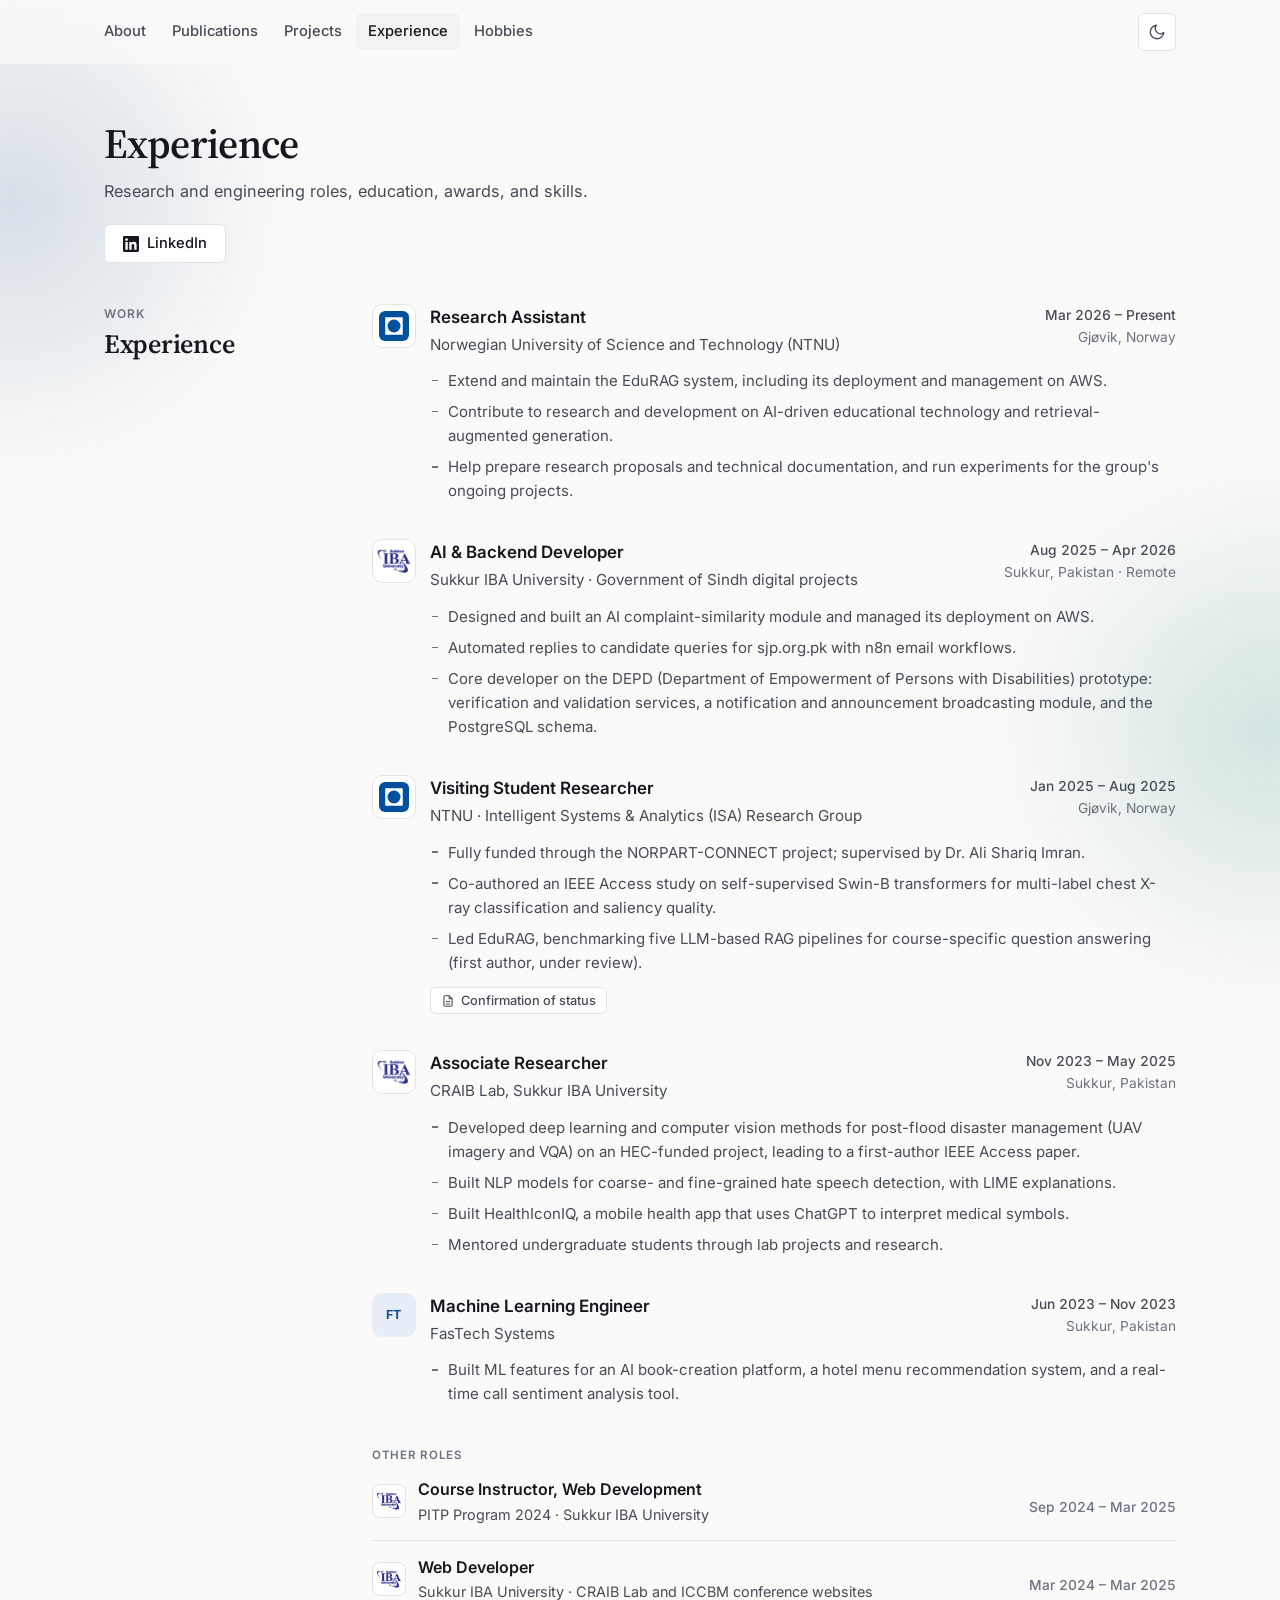
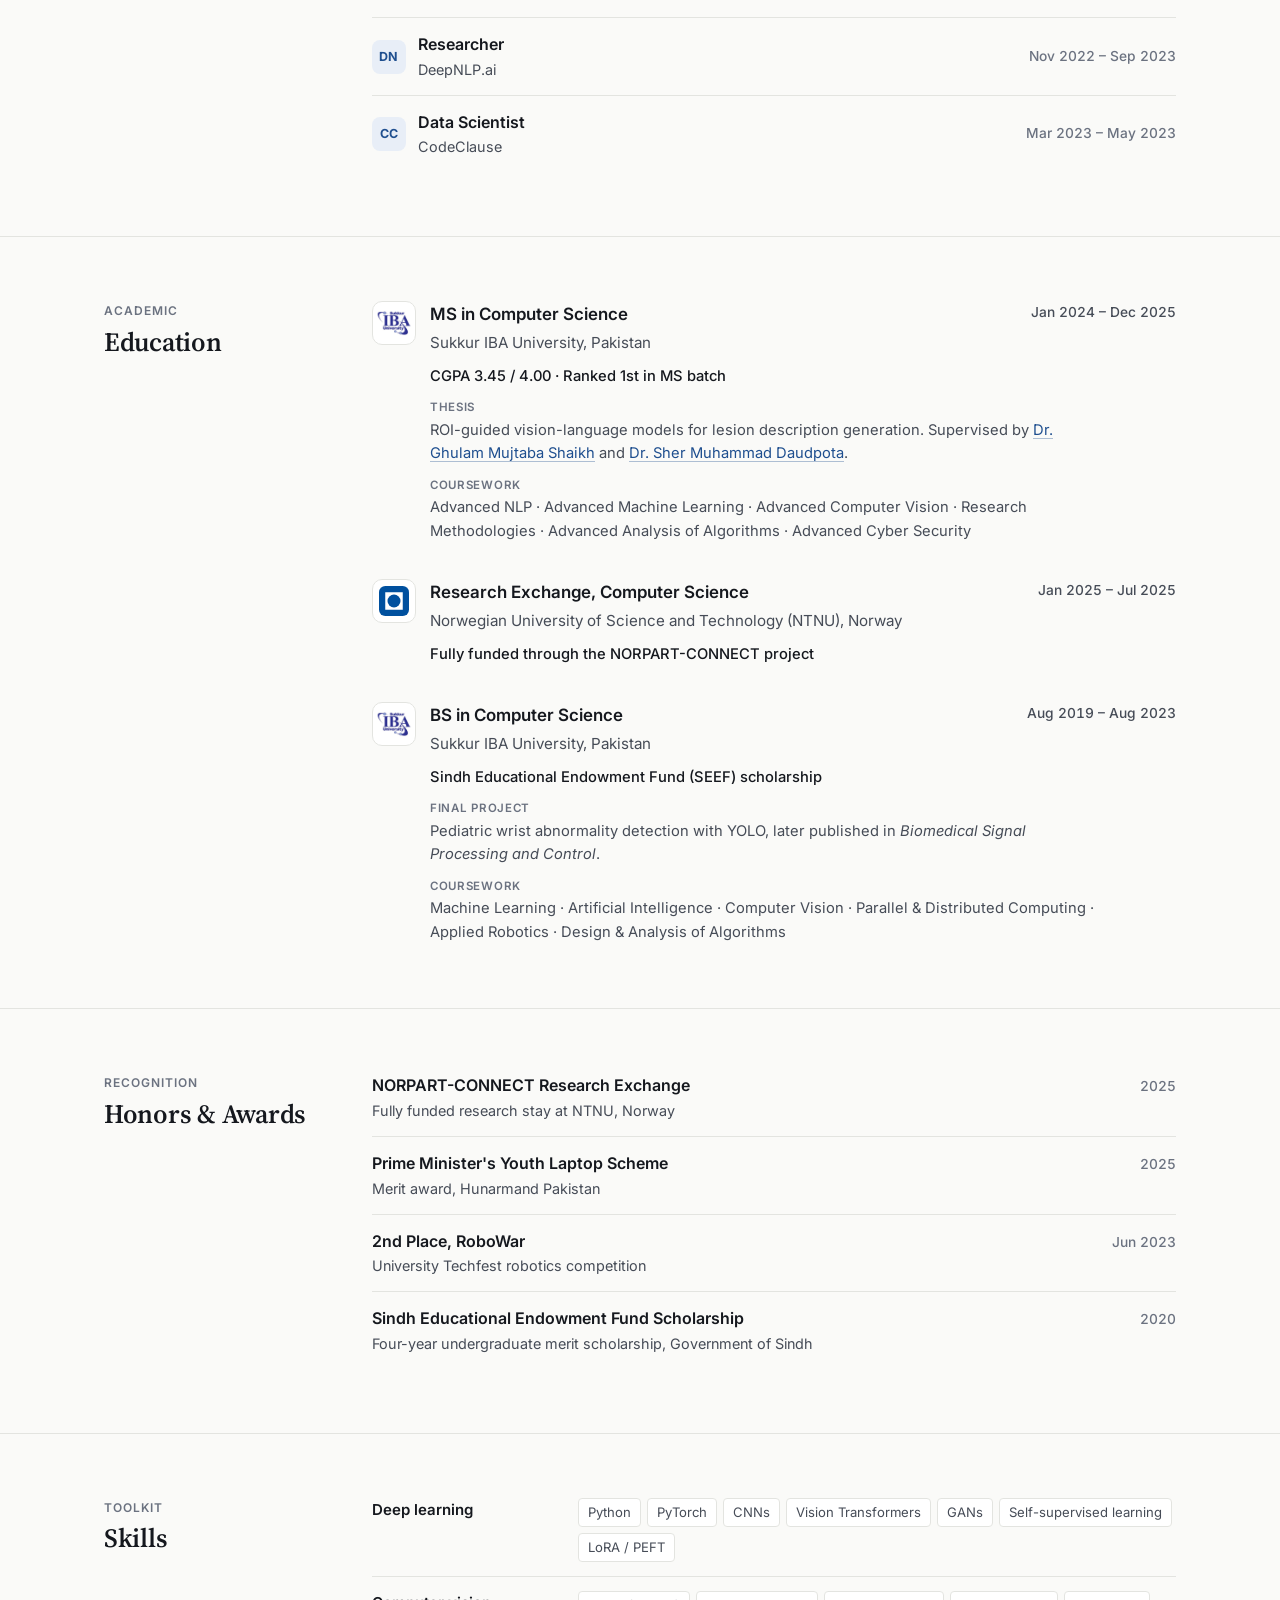
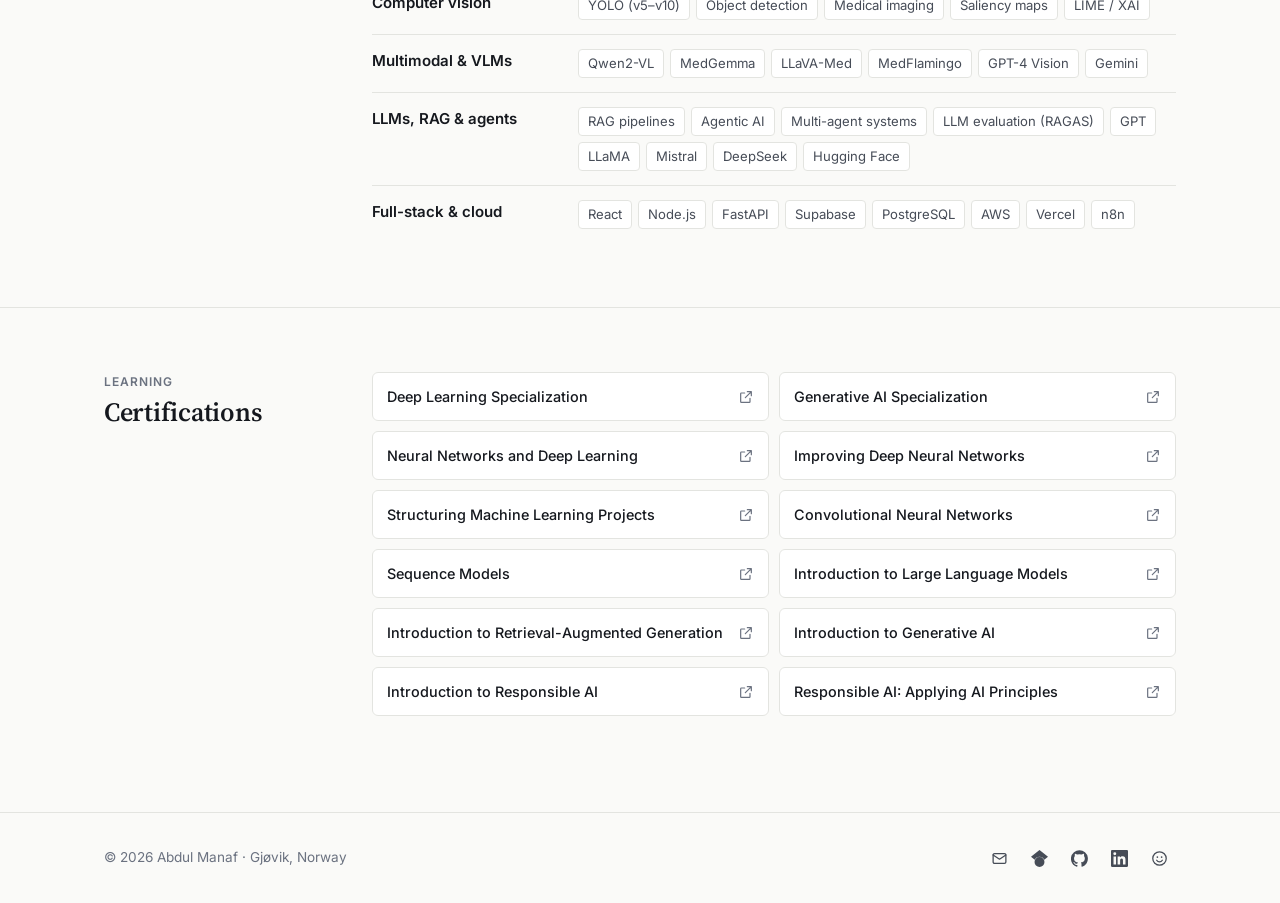
==== experience.html @ 9d791778 "Version 4: multi-page portfolio redesign Adds experience, projects, publications and hobbies pages w" ====
<!doctype html>
<html lang="en">
  <head>
    <!-- Google tag (gtag.js) -->
    <script async src="https://www.googletagmanager.com/gtag/js?id=G-VVF6HE75EV"></script>
    <script>
      window.dataLayer = window.dataLayer || [];
      function gtag() { dataLayer.push(arguments); }
      gtag("js", new Date());
      gtag("config", "G-VVF6HE75EV");
    </script>

    <meta charset="UTF-8" />
    <meta name="viewport" content="width=device-width, initial-scale=1.0" />
    <title>Experience — Abdul Manaf</title>
    <meta name="description" content="Experience, education, awards, and skills of Abdul Manaf, AI researcher at NTNU." />
    <link rel="icon" href="./assets/images/Manaf.jpg" />

    <script>
      (function () {
        var t = null;
        try { t = localStorage.getItem("theme"); } catch (e) {}
        if (!t) t = window.matchMedia("(prefers-color-scheme: dark)").matches ? "dark" : "light";
        document.documentElement.setAttribute("data-theme", t);
      })();
    </script>
    <link rel="preconnect" href="https://fonts.googleapis.com" />
    <link rel="preconnect" href="https://fonts.gstatic.com" crossorigin />
    <link href="https://fonts.googleapis.com/css2?family=Inter:wght@400;500;600;700&family=Source+Serif+4:opsz,wght@8..60,500;8..60,600&display=swap" rel="stylesheet" />
    <link rel="stylesheet" href="./assets/css/main.css" />
  </head>

  <body>
    <a class="skip-link" href="#main">Skip to content</a>

    <header class="site-header">
      <div class="container header-inner">
        <nav class="nav" id="nav" aria-label="Primary">
          <a href="./index.html">About</a>
          <a href="./publications.html">Publications</a>
          <a href="./projects.html">Projects</a>
          <a href="./experience.html" aria-current="page">Experience</a>
          <a href="./hobbies.html">Hobbies</a>
        </nav>
        <div class="header-actions">
          <button class="icon-btn" id="theme-toggle" aria-label="Toggle color theme">
            <svg class="ic i-sun"><use href="#i-sun"/></svg><svg class="ic i-moon"><use href="#i-moon"/></svg>
          </button>
          <button class="icon-btn menu-btn" id="menu-toggle" aria-label="Open menu" aria-expanded="false" aria-controls="nav">
            <svg class="ic"><use href="#i-menu"/></svg>
          </button>
        </div>
      </div>
    </header>

    <main id="main">
      <section class="page-hero">
        <div class="container">
          <h1>Experience</h1>
          <p>Research and engineering roles, education, awards, and skills.</p>
          <div class="hero-cta">
            <a class="btn btn-ghost" href="https://www.linkedin.com/in/abdulmanaf36" target="_blank" rel="noopener"><svg class="ic"><use href="#i-linkedin"/></svg>LinkedIn</a>
          </div>
        </div>
      </section>

      <!-- ───────────── EXPERIENCE ───────────── -->
      <section class="section tight" id="experience">
        <div class="container two-col">
          <header class="section-head">
            <p class="eyebrow">Work</p>
            <h2>Experience</h2>
          </header>

          <div>
            <ol class="timeline">
              <li class="entry">
                <div class="entry-head">
                  <div class="entry-title"><span class="logo"><img src="./assets/images/logos/ntnu.svg" alt="NTNU logo" /></span><div>
                    <h3>Research Assistant</h3>
                    <p class="entry-org">Norwegian University of Science and Technology (NTNU)</p>
                  </div></div>
                  <p class="entry-meta">Mar 2026 – Present<span>Gjøvik, Norway</span></p>
                </div>
                <ul class="bullets">
                  <li>Extend and maintain the EduRAG system, including its deployment and management on AWS.</li>
                  <li>Contribute to research and development on AI-driven educational technology and retrieval-augmented generation.</li>
                  <li>Help prepare research proposals and technical documentation, and run experiments for the group's ongoing projects.</li>
                </ul>
              </li>

              <li class="entry">
                <div class="entry-head">
                  <div class="entry-title"><span class="logo"><img src="./assets/images/logos/sukkur-iba.png" alt="Sukkur IBA University logo" /></span><div>
                    <h3>AI &amp; Backend Developer</h3>
                    <p class="entry-org">Sukkur IBA University · Government of Sindh digital projects</p>
                  </div></div>
                  <p class="entry-meta">Aug 2025 – Apr 2026<span>Sukkur, Pakistan · Remote</span></p>
                </div>
                <ul class="bullets">
                  <li>Designed and built an AI complaint-similarity module and managed its deployment on AWS.</li>
                  <li>Automated replies to candidate queries for sjp.org.pk with n8n email workflows.</li>
                  <li>Core developer on the DEPD (Department of Empowerment of Persons with Disabilities) prototype: verification and validation services, a notification and announcement broadcasting module, and the PostgreSQL schema.</li>
                </ul>
              </li>

              <li class="entry">
                <div class="entry-head">
                  <div class="entry-title"><span class="logo"><img src="./assets/images/logos/ntnu.svg" alt="NTNU logo" /></span><div>
                    <h3>Visiting Student Researcher</h3>
                    <p class="entry-org">NTNU · Intelligent Systems &amp; Analytics (ISA) Research Group</p>
                  </div></div>
                  <p class="entry-meta">Jan 2025 – Aug 2025<span>Gjøvik, Norway</span></p>
                </div>
                <ul class="bullets">
                  <li>Fully funded through the NORPART-CONNECT project; supervised by Dr. Ali Shariq Imran.</li>
                  <li>Co-authored an IEEE Access study on self-supervised Swin-B transformers for multi-label chest X-ray classification and saliency quality.</li>
                  <li>Led EduRAG, benchmarking five LLM-based RAG pipelines for course-specific question answering (first author, under review).</li>
                </ul>
                <div class="links">
                  <a class="lb" href="./assets/images/certificates/Confirmation_Student_Status_Digitally_Signed.pdf" target="_blank" rel="noopener"><svg class="ic"><use href="#i-paper"/></svg>Confirmation of status</a>
                </div>
              </li>

              <li class="entry">
                <div class="entry-head">
                  <div class="entry-title"><span class="logo"><img src="./assets/images/logos/sukkur-iba.png" alt="Sukkur IBA University logo" /></span><div>
                    <h3>Associate Researcher</h3>
                    <p class="entry-org">CRAIB Lab, Sukkur IBA University</p>
                  </div></div>
                  <p class="entry-meta">Nov 2023 – May 2025<span>Sukkur, Pakistan</span></p>
                </div>
                <ul class="bullets">
                  <li>Developed deep learning and computer vision methods for post-flood disaster management (UAV imagery and VQA) on an HEC-funded project, leading to a first-author IEEE Access paper.</li>
                  <li>Built NLP models for coarse- and fine-grained hate speech detection, with LIME explanations.</li>
                  <li>Built HealthIconIQ, a mobile health app that uses ChatGPT to interpret medical symbols.</li>
                  <li>Mentored undergraduate students through lab projects and research.</li>
                </ul>
              </li>

              <li class="entry">
                <div class="entry-head">
                  <div class="entry-title"><span class="logo logo-txt" aria-hidden="true">FT</span><div>
                    <h3>Machine Learning Engineer</h3>
                    <p class="entry-org">FasTech Systems</p>
                  </div></div>
                  <p class="entry-meta">Jun 2023 – Nov 2023<span>Sukkur, Pakistan</span></p>
                </div>
                <ul class="bullets">
                  <li>Built ML features for an AI book-creation platform, a hotel menu recommendation system, and a real-time call sentiment analysis tool.</li>
                </ul>
              </li>
            </ol>

            <h3 class="label subhead">Other roles</h3>
            <ul class="rows">
              <li><div class="row-title"><span class="logo logo-sm"><img src="./assets/images/logos/sukkur-iba.png" alt="Sukkur IBA University logo" /></span><div><strong>Course Instructor, Web Development</strong><span class="sub">PITP Program 2024 · Sukkur IBA University</span></div></div><span class="when">Sep 2024 – Mar 2025</span></li>
              <li><div class="row-title"><span class="logo logo-sm"><img src="./assets/images/logos/sukkur-iba.png" alt="Sukkur IBA University logo" /></span><div><strong>Web Developer</strong><span class="sub">Sukkur IBA University · CRAIB Lab and ICCBM conference websites</span></div></div><span class="when">Mar 2024 – Mar 2025</span></li>
              <li><div class="row-title"><span class="logo logo-sm logo-txt" aria-hidden="true">DN</span><div><strong>Researcher</strong><span class="sub">DeepNLP.ai</span></div></div><span class="when">Nov 2022 – Sep 2023</span></li>
              <li><div class="row-title"><span class="logo logo-sm logo-txt" aria-hidden="true">CC</span><div><strong>Data Scientist</strong><span class="sub">CodeClause</span></div></div><span class="when">Mar 2023 – May 2023</span></li>
            </ul>
          </div>
        </div>
      </section>

      <!-- ───────────── EDUCATION ───────────── -->
      <section class="section" id="education">
        <div class="container two-col">
          <header class="section-head">
            <p class="eyebrow">Academic</p>
            <h2>Education</h2>
          </header>

          <ol class="timeline">
            <li class="entry">
              <div class="entry-head">
                <div class="entry-title"><span class="logo"><img src="./assets/images/logos/sukkur-iba.png" alt="Sukkur IBA University logo" /></span><div>
                  <h3>MS in Computer Science</h3>
                  <p class="entry-org">Sukkur IBA University, Pakistan</p>
                </div></div>
                <p class="entry-meta">Jan 2024 – Dec 2025</p>
              </div>
              <p class="entry-highlights">CGPA 3.45 / 4.00 · Ranked 1st in MS batch</p>
              <p class="entry-detail">
                <span class="label">Thesis</span>
                ROI-guided vision-language models for lesion description generation. Supervised by
                <a class="inline-link" href="https://scholar.google.com/citations?user=bIES0VQAAAAJ&hl=en" target="_blank" rel="noopener">Dr. Ghulam Mujtaba Shaikh</a> and
                <a class="inline-link" href="https://scholar.google.com/citations?user=ayUdgpkAAAAJ&hl=en" target="_blank" rel="noopener">Dr. Sher Muhammad Daudpota</a>.
              </p>
              <p class="entry-detail">
                <span class="label">Coursework</span>
                Advanced NLP · Advanced Machine Learning · Advanced Computer Vision · Research Methodologies · Advanced Analysis of Algorithms · Advanced Cyber Security
              </p>
            </li>

            <li class="entry">
              <div class="entry-head">
                <div class="entry-title"><span class="logo"><img src="./assets/images/logos/ntnu.svg" alt="NTNU logo" /></span><div>
                  <h3>Research Exchange, Computer Science</h3>
                  <p class="entry-org">Norwegian University of Science and Technology (NTNU), Norway</p>
                </div></div>
                <p class="entry-meta">Jan 2025 – Jul 2025</p>
              </div>
              <p class="entry-highlights">Fully funded through the NORPART-CONNECT project</p>
            </li>

            <li class="entry">
              <div class="entry-head">
                <div class="entry-title"><span class="logo"><img src="./assets/images/logos/sukkur-iba.png" alt="Sukkur IBA University logo" /></span><div>
                  <h3>BS in Computer Science</h3>
                  <p class="entry-org">Sukkur IBA University, Pakistan</p>
                </div></div>
                <p class="entry-meta">Aug 2019 – Aug 2023</p>
              </div>
              <p class="entry-highlights">Sindh Educational Endowment Fund (SEEF) scholarship</p>
              <p class="entry-detail">
                <span class="label">Final project</span>
                Pediatric wrist abnormality detection with YOLO, later published in <em>Biomedical Signal Processing and Control</em>.
              </p>
              <p class="entry-detail">
                <span class="label">Coursework</span>
                Machine Learning · Artificial Intelligence · Computer Vision · Parallel &amp; Distributed Computing · Applied Robotics · Design &amp; Analysis of Algorithms
              </p>
            </li>
          </ol>
        </div>
      </section>

      <!-- ───────────── AWARDS ───────────── -->
      <section class="section" id="awards">
        <div class="container two-col">
          <header class="section-head">
            <p class="eyebrow">Recognition</p>
            <h2>Honors &amp; Awards</h2>
          </header>

          <ul class="rows">
            <li><div><strong>NORPART-CONNECT Research Exchange</strong><span class="sub">Fully funded research stay at NTNU, Norway</span></div><span class="when">2025</span></li>
            <li><div><strong>Prime Minister's Youth Laptop Scheme</strong><span class="sub">Merit award, Hunarmand Pakistan</span></div><span class="when">2025</span></li>
            <li><div><strong>2nd Place, RoboWar</strong><span class="sub">University Techfest robotics competition</span></div><span class="when">Jun 2023</span></li>
            <li><div><strong>Sindh Educational Endowment Fund Scholarship</strong><span class="sub">Four-year undergraduate merit scholarship, Government of Sindh</span></div><span class="when">2020</span></li>
          </ul>
        </div>
      </section>

      <!-- ───────────── SKILLS ───────────── -->
      <section class="section" id="skills">
        <div class="container two-col">
          <header class="section-head">
            <p class="eyebrow">Toolkit</p>
            <h2>Skills</h2>
          </header>

          <dl class="skills">
            <div><dt>Deep learning</dt><dd><span>Python</span><span>PyTorch</span><span>CNNs</span><span>Vision Transformers</span><span>GANs</span><span>Self-supervised learning</span><span>LoRA / PEFT</span></dd></div>
            <div><dt>Computer vision</dt><dd><span>YOLO (v5–v10)</span><span>Object detection</span><span>Medical imaging</span><span>Saliency maps</span><span>LIME / XAI</span></dd></div>
            <div><dt>Multimodal &amp; VLMs</dt><dd><span>Qwen2-VL</span><span>MedGemma</span><span>LLaVA-Med</span><span>MedFlamingo</span><span>GPT-4 Vision</span><span>Gemini</span></dd></div>
            <div><dt>LLMs, RAG &amp; agents</dt><dd><span>RAG pipelines</span><span>Agentic AI</span><span>Multi-agent systems</span><span>LLM evaluation (RAGAS)</span><span>GPT</span><span>LLaMA</span><span>Mistral</span><span>DeepSeek</span><span>Hugging Face</span></dd></div>
            <div><dt>Full-stack &amp; cloud</dt><dd><span>React</span><span>Node.js</span><span>FastAPI</span><span>Supabase</span><span>PostgreSQL</span><span>AWS</span><span>Vercel</span><span>n8n</span></dd></div>
          </dl>
        </div>
      </section>

      <!-- ───────────── CERTIFICATIONS ───────────── -->
      <section class="section" id="certifications">
        <div class="container two-col">
          <header class="section-head">
            <p class="eyebrow">Learning</p>
            <h2>Certifications</h2>
          </header>

          <div class="certs">
            <a href="./assets/images/certificates/Deep%20Learning%20Specilization.png" target="_blank" rel="noopener">Deep Learning Specialization<svg class="ic"><use href="#i-external"/></svg></a>
            <a href="./assets/images/certificates/specilization_gen_ai.png" target="_blank" rel="noopener">Generative AI Specialization<svg class="ic"><use href="#i-external"/></svg></a>
            <a href="./assets/images/certificates/Neural%20Networks%20and%20Deep%20Learning.png" target="_blank" rel="noopener">Neural Networks and Deep Learning<svg class="ic"><use href="#i-external"/></svg></a>
            <a href="./assets/images/certificates/Hyperparameter.png" target="_blank" rel="noopener">Improving Deep Neural Networks<svg class="ic"><use href="#i-external"/></svg></a>
            <a href="./assets/images/certificates/structuring_machine_learning.png" target="_blank" rel="noopener">Structuring Machine Learning Projects<svg class="ic"><use href="#i-external"/></svg></a>
            <a href="./assets/images/certificates/cnn.png" target="_blank" rel="noopener">Convolutional Neural Networks<svg class="ic"><use href="#i-external"/></svg></a>
            <a href="./assets/images/certificates/sequence_models.png" target="_blank" rel="noopener">Sequence Models<svg class="ic"><use href="#i-external"/></svg></a>
            <a href="./assets/images/certificates/intro_llms.png" target="_blank" rel="noopener">Introduction to Large Language Models<svg class="ic"><use href="#i-external"/></svg></a>
            <a href="./assets/images/certificates/rag_intro.png" target="_blank" rel="noopener">Introduction to Retrieval-Augmented Generation<svg class="ic"><use href="#i-external"/></svg></a>
            <a href="./assets/images/certificates/intro_genAI.png" target="_blank" rel="noopener">Introduction to Generative AI<svg class="ic"><use href="#i-external"/></svg></a>
            <a href="./assets/images/certificates/ai_responsible.png" target="_blank" rel="noopener">Introduction to Responsible AI<svg class="ic"><use href="#i-external"/></svg></a>
            <a href="./assets/images/certificates/intro_responsibleAI_applying.png" target="_blank" rel="noopener">Responsible AI: Applying AI Principles<svg class="ic"><use href="#i-external"/></svg></a>
          </div>
        </div>
      </section>
    </main>

    <footer class="site-footer">
      <div class="container footer-inner">
        <p>© <span id="year">2026</span> Abdul Manaf · Gjøvik, Norway</p>
        <div class="footer-links">
          <a href="mailto:abdulmanafsahito@gmail.com" aria-label="Email"><svg class="ic"><use href="#i-mail"/></svg></a>
          <a href="https://scholar.google.com/citations?user=hjN9iEgAAAAJ&hl=en" target="_blank" rel="noopener" aria-label="Google Scholar"><svg class="ic"><use href="#i-scholar"/></svg></a>
          <a href="https://github.com/abdulmanaf36" target="_blank" rel="noopener" aria-label="GitHub"><svg class="ic"><use href="#i-github"/></svg></a>
          <a href="https://www.linkedin.com/in/abdulmanaf36" target="_blank" rel="noopener" aria-label="LinkedIn"><svg class="ic"><use href="#i-linkedin"/></svg></a>
          <a href="https://huggingface.co/AbdulManafSahito" target="_blank" rel="noopener" aria-label="Hugging Face"><svg class="ic"><use href="#i-hf"/></svg></a>
        </div>
      </div>
    </footer>

    <script src="./assets/js/main.js"></script>
  </body>
</html>
---- assets/css/main.css ----
/* ─────────────────────────────────────────────
   Design tokens
   ───────────────────────────────────────────── */
:root {
  --bg: #fafaf8;
  --surface: #ffffff;
  --surface-2: #f2f3f1;
  --border: #e3e4e0;
  --border-strong: #cfd1cc;
  --text: #15181e;
  --text-2: #464c57;
  --text-3: #6b7280;
  --accent: #1f4f8f;          /* deep fjord blue */
  --accent-hover: #173e72;
  --accent-soft: #e8eef7;
  --accent-contrast: #ffffff;
  --success: #1f7a4d;
  --gold: #8a6512;
  --gold-soft: #f6efdc;
  --shadow: 0 1px 2px rgba(16, 24, 40, 0.04), 0 4px 16px rgba(16, 24, 40, 0.06);

  /* muted category tints for project covers */
  --cat-medical: #0f766e;
  --cat-vision: #1f4f8f;
  --cat-llm: #6d28d9;
  --cat-agentic: #b45309;
  --cat-web: #475569;

  --font-sans: "Inter", system-ui, -apple-system, "Segoe UI", Roboto, sans-serif;
  --font-serif: "Source Serif 4", Georgia, "Times New Roman", serif;

  --radius: 10px;
  --radius-sm: 6px;
  --container: 1120px;
  --header-h: 64px;
}

:root[data-theme="dark"] {
  --bg: #0d1015;
  --surface: #141920;
  --surface-2: #1a2029;
  --border: #262d38;
  --border-strong: #353e4c;
  --text: #e8eaee;
  --text-2: #b4bac5;
  --text-3: #8a93a1;
  --accent: #8cb4f2;
  --accent-hover: #a9c7f6;
  --accent-soft: #1a2738;
  --accent-contrast: #0d1015;
  --success: #4cc38a;
  --gold: #e3bd62;
  --gold-soft: #2a2414;
  --shadow: 0 1px 2px rgba(0, 0, 0, 0.3), 0 8px 24px rgba(0, 0, 0, 0.25);

  --cat-medical: #4fd1c5;
  --cat-vision: #8cb4f2;
  --cat-llm: #b79cf5;
  --cat-agentic: #f0b35c;
  --cat-web: #a3b1c4;
}

/* ─────────────────────────────────────────────
   Base
   ───────────────────────────────────────────── */
*,
*::before,
*::after { box-sizing: border-box; }

html {
  scroll-behavior: smooth;
  scroll-padding-top: calc(var(--header-h) + 16px);
  -webkit-text-size-adjust: 100%;
}

body {
  margin: 0;
  min-height: 100vh;
  display: flex;
  flex-direction: column;
  background: var(--bg);
  color: var(--text);
  font-family: var(--font-sans);
  font-size: 16px;
  line-height: 1.6;
  -webkit-font-smoothing: antialiased;
}
main { flex: 1; }

h1, h2, h3, h4, p, ul, ol, dl, dd, figure { margin: 0; }
ul, ol { padding: 0; list-style: none; }
img { display: block; max-width: 100%; height: auto; }
button, input { font: inherit; color: inherit; }

.ic {
  width: 16px;
  height: 16px;
  fill: none;
  stroke: currentColor;
  stroke-width: 1.8;
  stroke-linecap: round;
  stroke-linejoin: round;
  flex-shrink: 0;
}

a { color: var(--accent); text-decoration: none; }
a:hover { color: var(--accent-hover); }
.prose a, .inline-link { text-decoration: underline; text-decoration-color: color-mix(in srgb, var(--accent) 35%, transparent); text-underline-offset: 3px; }
.prose a:hover, .inline-link:hover { text-decoration-color: currentColor; }
:focus-visible { outline: 2px solid var(--accent); outline-offset: 3px; border-radius: 4px; }

.container {
  width: 100%;
  max-width: var(--container);
  margin: 0 auto;
  padding: 0 24px;
}

.skip-link {
  position: absolute;
  left: -9999px;
  top: 8px;
  z-index: 100;
  background: var(--accent);
  color: var(--accent-contrast);
  padding: 8px 14px;
  border-radius: var(--radius-sm);
}
.skip-link:focus { left: 16px; }

/* ─────────────────────────────────────────────
   Header
   ───────────────────────────────────────────── */
.site-header {
  position: sticky;
  top: 0;
  z-index: 50;
  height: var(--header-h);
  background: color-mix(in srgb, var(--bg) 86%, transparent);
  backdrop-filter: saturate(180%) blur(12px);
  -webkit-backdrop-filter: saturate(180%) blur(12px);
  border-bottom: 1px solid transparent;
  transition: border-color 0.2s ease;
}
.site-header.scrolled { border-bottom-color: var(--border); }

.header-inner {
  height: 100%;
  display: flex;
  align-items: center;
  justify-content: space-between;
  gap: 24px;
}

.brand {
  display: inline-flex;
  align-items: center;
  gap: 10px;
  font-family: var(--font-serif);
  font-weight: 600;
  font-size: 1.12rem;
  color: var(--text);
  letter-spacing: -0.01em;
}
.brand:hover { color: var(--text); }
.brand-mark {
  display: inline-grid;
  place-items: center;
  width: 30px;
  height: 30px;
  border-radius: 7px;
  background: var(--accent);
  color: var(--accent-contrast);
  font-family: var(--font-sans);
  font-size: 0.75rem;
  font-weight: 700;
  letter-spacing: 0.02em;
}

.nav { display: flex; gap: 2px; }
.nav a {
  color: var(--text-2);
  font-size: 0.92rem;
  font-weight: 500;
  padding: 7px 12px;
  border-radius: var(--radius-sm);
}
.nav a:hover { color: var(--text); background: var(--surface-2); }
.nav a[aria-current="page"] { color: var(--text); background: var(--surface-2); }

.header-actions { display: flex; align-items: center; gap: 8px; }

.icon-btn {
  display: inline-grid;
  place-items: center;
  width: 38px;
  height: 38px;
  border: 1px solid var(--border);
  border-radius: var(--radius-sm);
  background: var(--surface);
  color: var(--text-2);
  cursor: pointer;
}
.icon-btn:hover { color: var(--text); border-color: var(--border-strong); }
.icon-btn .ic { width: 18px; height: 18px; }

:root[data-theme="light"] .i-sun,
:root[data-theme="dark"] .i-moon { display: none; }

.menu-btn { display: none; }

/* ─────────────────────────────────────────────
   Buttons & link chips
   ───────────────────────────────────────────── */
.btn {
  display: inline-flex;
  align-items: center;
  gap: 8px;
  padding: 10px 18px;
  font-size: 0.92rem;
  font-weight: 500;
  line-height: 1.2;
  border-radius: var(--radius-sm);
  border: 1px solid transparent;
  cursor: pointer;
  transition: background-color 0.15s ease, border-color 0.15s ease, color 0.15s ease;
}
.btn-sm { padding: 7px 12px; font-size: 0.85rem; }
.btn-primary { background: var(--accent); color: var(--accent-contrast); }
.btn-primary:hover { background: var(--accent-hover); color: var(--accent-contrast); }
.btn-ghost { background: var(--surface); color: var(--text); border-color: var(--border); }
.btn-ghost:hover { color: var(--text); border-color: var(--border-strong); }

/* Small labelled link buttons: Paper · Code · Demo · Project page */
.links { display: flex; flex-wrap: wrap; gap: 8px; }
.lb {
  display: inline-flex;
  align-items: center;
  gap: 6px;
  padding: 5px 10px;
  font-size: 0.8rem;
  font-weight: 500;
  line-height: 1.2;
  color: var(--text-2);
  background: var(--surface);
  border: 1px solid var(--border);
  border-radius: var(--radius-sm);
  transition: color 0.15s ease, border-color 0.15s ease, background-color 0.15s ease;
}
.lb .ic { width: 14px; height: 14px; }
.lb:hover { color: var(--accent); border-color: color-mix(in srgb, var(--accent) 45%, var(--border)); }
.lb-primary { color: var(--accent); background: var(--accent-soft); border-color: transparent; }
.lb-primary:hover { background: var(--accent); color: var(--accent-contrast); border-color: transparent; }
.lb-muted { color: var(--text-3); cursor: default; }
.lb-muted:hover { color: var(--text-3); border-color: var(--border); }

/* Social profile buttons */
.socials { display: flex; flex-wrap: wrap; gap: 8px; }
.social {
  display: inline-flex;
  align-items: center;
  gap: 8px;
  padding: 7px 12px;
  font-size: 0.85rem;
  font-weight: 500;
  color: var(--text-2);
  background: var(--surface);
  border: 1px solid var(--border);
  border-radius: 999px;
}
.social .ic { width: 16px; height: 16px; }
.social:hover { color: var(--text); border-color: var(--border-strong); }

/* Badges */
.badge {
  display: inline-flex;
  align-items: center;
  padding: 2px 8px;
  font-size: 0.72rem;
  font-weight: 600;
  letter-spacing: 0.01em;
  line-height: 1.5;
  border-radius: 4px;
  background: var(--surface-2);
  color: var(--text-2);
  border: 1px solid var(--border);
  white-space: nowrap;
}
.badge-accent { background: var(--accent-soft); color: var(--accent); border-color: transparent; }
.badge-gold { background: var(--gold-soft); color: var(--gold); border-color: transparent; }

/* ─────────────────────────────────────────────
   Home hero
   ───────────────────────────────────────────── */
.hero { padding: 64px 0 24px; }

.hero-grid {
  display: grid;
  grid-template-columns: minmax(0, 1.05fr) minmax(0, 1fr);
  gap: 56px;
  align-items: center;
}

.status {
  display: inline-flex;
  align-items: center;
  gap: 8px;
  font-size: 0.82rem;
  font-weight: 500;
  color: var(--text-2);
  background: var(--surface);
  border: 1px solid var(--border);
  padding: 5px 12px;
  border-radius: 999px;
  margin-bottom: 22px;
}
.status .dot {
  width: 8px;
  height: 8px;
  border-radius: 50%;
  background: var(--success);
  box-shadow: 0 0 0 3px color-mix(in srgb, var(--success) 22%, transparent);
  flex-shrink: 0;
}

.hero-name {
  font-family: var(--font-serif);
  font-weight: 600;
  font-size: clamp(2.4rem, 5vw, 3.4rem);
  line-height: 1.08;
  letter-spacing: -0.02em;
}
.hero-role { margin-top: 10px; font-size: 1.08rem; font-weight: 500; color: var(--accent); }
.hero-lead { margin-top: 18px; max-width: 58ch; font-size: 1.04rem; color: var(--text-2); }
.hero-lead strong { color: var(--text); font-weight: 600; }
.hero-cta { display: flex; flex-wrap: wrap; gap: 10px; margin-top: 26px; }
.hero .socials { margin-top: 18px; }

.hero-photo img {
  width: 100%;
  aspect-ratio: 4 / 3;
  object-fit: cover;
  border-radius: 14px;
  border: 1px solid var(--border);
  box-shadow: var(--shadow);
  background: var(--surface-2);
}
.hero-photo figcaption {
  display: flex;
  align-items: center;
  gap: 6px;
  margin-top: 12px;
  font-size: 0.85rem;
  color: var(--text-3);
}

.stats {
  display: grid;
  grid-template-columns: repeat(4, minmax(0, 1fr));
  margin-top: 48px;
  border: 1px solid var(--border);
  border-radius: var(--radius);
  background: var(--surface);
  overflow: hidden;
}
.stats > div { padding: 18px 22px; }
.stats > div + div { border-left: 1px solid var(--border); }
.stats dt { font-size: 0.8rem; color: var(--text-3); }
.stats dd {
  margin-top: 2px;
  font-family: var(--font-serif);
  font-size: 1.7rem;
  font-weight: 600;
  color: var(--text);
  line-height: 1.25;
}

/* ─────────────────────────────────────────────
   Inner-page hero
   ───────────────────────────────────────────── */
.page-hero { padding: 56px 0 8px; }
.page-hero h1 {
  font-family: var(--font-serif);
  font-size: clamp(2rem, 4vw, 2.6rem);
  font-weight: 600;
  letter-spacing: -0.015em;
  line-height: 1.15;
}
.page-hero p { margin-top: 10px; max-width: 64ch; color: var(--text-2); font-size: 1.02rem; }
.page-hero .hero-cta { margin-top: 20px; }

/* ─────────────────────────────────────────────
   Sections
   ───────────────────────────────────────────── */
.section { padding: 64px 0; }
.section + .section { border-top: 1px solid var(--border); }
.section.tight { padding-top: 32px; }

.two-col {
  display: grid;
  grid-template-columns: 220px minmax(0, 1fr);
  gap: 48px;
}

.section-head { position: sticky; top: calc(var(--header-h) + 32px); align-self: start; }
.eyebrow {
  font-size: 0.75rem;
  font-weight: 600;
  letter-spacing: 0.08em;
  text-transform: uppercase;
  color: var(--text-3);
}
.section-head h2 {
  margin-top: 6px;
  font-family: var(--font-serif);
  font-size: 1.65rem;
  font-weight: 600;
  letter-spacing: -0.01em;
  line-height: 1.2;
}
.head-link {
  display: inline-flex;
  align-items: center;
  gap: 6px;
  margin-top: 12px;
  font-size: 0.88rem;
  font-weight: 500;
}
.head-link .ic { width: 14px; height: 14px; }

.prose { color: var(--text-2); max-width: 70ch; }
.prose + .prose { margin-top: 14px; }

/* Research interests */
.interests {
  display: grid;
  grid-template-columns: repeat(2, minmax(0, 1fr));
  gap: 14px;
  margin-top: 28px;
}
.interests li {
  padding: 18px 20px;
  background: var(--surface);
  border: 1px solid var(--border);
  border-radius: var(--radius);
}
.interests h3 { font-size: 0.97rem; font-weight: 600; }
.interests p { margin-top: 6px; font-size: 0.9rem; color: var(--text-2); }

/* News */
.news li {
  display: grid;
  grid-template-columns: 88px minmax(0, 1fr);
  gap: 16px;
  padding: 12px 0;
  border-bottom: 1px solid var(--border);
  font-size: 0.95rem;
}
.news li:first-child { padding-top: 0; }
.news li:last-child { border-bottom: 0; }
.news time { color: var(--text-3); font-size: 0.85rem; font-weight: 600; font-variant-numeric: tabular-nums; padding-top: 1px; }
.news p { color: var(--text-2); }
.news strong { color: var(--text); font-weight: 600; }

/* ─────────────────────────────────────────────
   Publications
   ───────────────────────────────────────────── */
.pub-year-group + .pub-year-group { margin-top: 36px; }
.pub-year-label {
  font-family: var(--font-serif);
  font-size: 1.25rem;
  font-weight: 600;
  color: var(--text);
  padding-bottom: 10px;
  border-bottom: 1px solid var(--border);
}
.pubs { display: grid; }
.pub { padding: 20px 0; border-bottom: 1px solid var(--border); }
.pub:last-child { border-bottom: 0; }
.pub-badges { display: flex; flex-wrap: wrap; gap: 6px; margin-bottom: 8px; }
.pub-title { font-size: 1.02rem; font-weight: 600; line-height: 1.45; color: var(--text); }
.pub-title a { color: inherit; }
.pub-title a:hover { color: var(--accent); }
.pub-authors { margin-top: 6px; font-size: 0.9rem; color: var(--text-2); }
.pub-authors b { color: var(--text); font-weight: 600; text-decoration: underline; text-decoration-color: var(--border-strong); text-underline-offset: 3px; }
.pub-venue { margin-top: 2px; font-size: 0.9rem; font-style: italic; color: var(--text-2); }
.pub-note { margin-top: 8px; font-size: 0.9rem; color: var(--text-3); max-width: 75ch; }
.pub .links { margin-top: 12px; }

/* ─────────────────────────────────────────────
   Toolbar: search + filter chips
   ───────────────────────────────────────────── */
.toolbar {
  display: flex;
  flex-wrap: wrap;
  align-items: center;
  gap: 12px 16px;
  margin-bottom: 28px;
}
.search {
  position: relative;
  flex: 1 1 280px;
  max-width: 380px;
}
.search .ic {
  position: absolute;
  left: 12px;
  top: 50%;
  transform: translateY(-50%);
  color: var(--text-3);
  pointer-events: none;
}
.search input {
  width: 100%;
  padding: 9px 12px 9px 36px;
  font-size: 0.92rem;
  background: var(--surface);
  border: 1px solid var(--border);
  border-radius: var(--radius-sm);
  outline: none;
}
.search input::placeholder { color: var(--text-3); }
.search input:focus { border-color: var(--accent); box-shadow: 0 0 0 3px color-mix(in srgb, var(--accent) 18%, transparent); }

.chips-filter { display: flex; flex-wrap: wrap; gap: 6px; }
.chip {
  padding: 6px 12px;
  font-size: 0.84rem;
  font-weight: 500;
  color: var(--text-2);
  background: var(--surface);
  border: 1px solid var(--border);
  border-radius: 999px;
  cursor: pointer;
}
.chip:hover { color: var(--text); border-color: var(--border-strong); }
.chip[aria-pressed="true"] { color: var(--accent-contrast); background: var(--accent); border-color: var(--accent); }

.result-count { font-size: 0.85rem; color: var(--text-3); margin-left: auto; }
.empty {
  display: none;
  padding: 48px 16px;
  text-align: center;
  color: var(--text-3);
  border: 1px dashed var(--border-strong);
  border-radius: var(--radius);
}
.empty.show { display: block; }

/* ─────────────────────────────────────────────
   Project cards
   ───────────────────────────────────────────── */
.project-grid {
  display: grid;
  grid-template-columns: repeat(3, minmax(0, 1fr));
  gap: 18px;
}
.project-grid.cols-2 { grid-template-columns: repeat(2, minmax(0, 1fr)); }

.project {
  display: flex;
  flex-direction: column;
  background: var(--surface);
  border: 1px solid var(--border);
  border-radius: var(--radius);
  overflow: hidden;
  transition: border-color 0.15s ease, box-shadow 0.15s ease, transform 0.15s ease;
}
.project:hover { border-color: var(--border-strong); box-shadow: var(--shadow); transform: translateY(-2px); }
.project[hidden] { display: none; }

.project-media {
  position: relative;
  aspect-ratio: 16 / 9;
  background: var(--surface-2);
  border-bottom: 1px solid var(--border);
  overflow: hidden;
}
.project-media img { width: 100%; height: 100%; object-fit: cover; object-position: top center; }

/* Generated cover for projects without a screenshot */
.cover {
  --c: var(--cat-web);
  position: absolute;
  inset: 0;
  display: grid;
  place-items: center;
  color: var(--c);
  background-color: color-mix(in srgb, var(--c) 8%, var(--surface));
  background-image:
    linear-gradient(color-mix(in srgb, var(--c) 10%, transparent) 1px, transparent 1px),
    linear-gradient(90deg, color-mix(in srgb, var(--c) 10%, transparent) 1px, transparent 1px);
  background-size: 22px 22px;
}
.cover .ic { width: 44px; height: 44px; stroke-width: 1.4; }
.cover[data-cat="medical"] { --c: var(--cat-medical); }
.cover[data-cat="vision"] { --c: var(--cat-vision); }
.cover[data-cat="llm"] { --c: var(--cat-llm); }
.cover[data-cat="agentic"] { --c: var(--cat-agentic); }
.cover[data-cat="web"] { --c: var(--cat-web); }

.project-body { display: flex; flex-direction: column; flex: 1; padding: 18px 20px 20px; }
.project-kicker {
  font-size: 0.72rem;
  font-weight: 600;
  letter-spacing: 0.06em;
  text-transform: uppercase;
  color: var(--text-3);
}
.project h3 { margin-top: 6px; font-size: 1.02rem; font-weight: 600; line-height: 1.35; }
.project-desc { margin-top: 8px; font-size: 0.89rem; color: var(--text-2); flex: 1; }
.tags { display: flex; flex-wrap: wrap; gap: 6px; margin-top: 14px; }
.tags li {
  font-size: 0.72rem;
  font-weight: 500;
  padding: 2px 8px;
  border-radius: 4px;
  background: var(--surface-2);
  color: var(--text-2);
}
.project .links { margin-top: 16px; padding-top: 14px; border-top: 1px solid var(--border); }

/* ─────────────────────────────────────────────
   Timeline (experience + education)
   ───────────────────────────────────────────── */
.timeline { display: grid; gap: 36px; }
.entry-head { display: flex; justify-content: space-between; align-items: flex-start; gap: 24px; }
.entry h3 { font-size: 1.06rem; font-weight: 600; }
.entry-org { margin-top: 2px; color: var(--text-2); font-size: 0.95rem; }
.entry-meta {
  text-align: right;
  white-space: nowrap;
  font-size: 0.86rem;
  font-weight: 500;
  color: var(--text-2);
  font-variant-numeric: tabular-nums;
}
.entry-meta span { display: block; font-weight: 400; color: var(--text-3); }

.bullets { margin-top: 12px; display: grid; gap: 7px; }
.bullets li { position: relative; padding-left: 18px; color: var(--text-2); font-size: 0.94rem; }
.bullets li::before {
  content: "";
  position: absolute;
  left: 2px;
  top: 0.72em;
  width: 6px;
  height: 1.5px;
  background: var(--text-3);
}
.entry .links { margin-top: 12px; }

.entry-highlights { margin-top: 10px; font-size: 0.92rem; font-weight: 500; color: var(--text); }
.entry-detail { margin-top: 10px; font-size: 0.92rem; color: var(--text-2); max-width: 74ch; }
.label {
  display: block;
  font-size: 0.72rem;
  font-weight: 600;
  letter-spacing: 0.06em;
  text-transform: uppercase;
  color: var(--text-3);
  margin-bottom: 2px;
}

/* Compact rows: earlier roles, awards, certifications */
.rows { display: grid; }
.rows > li {
  display: grid;
  grid-template-columns: minmax(0, 1fr) auto;
  gap: 16px;
  align-items: baseline;
  padding: 14px 0;
  border-bottom: 1px solid var(--border);
}
.rows > li:first-child { padding-top: 0; }
.rows > li:last-child { border-bottom: 0; }
.rows strong { display: block; font-weight: 600; }
.rows .sub { display: block; font-size: 0.9rem; color: var(--text-2); }
.rows .when { font-size: 0.86rem; color: var(--text-3); font-weight: 500; white-space: nowrap; font-variant-numeric: tabular-nums; }

/* Skills */
.skills { display: grid; }
.skills > div {
  display: grid;
  grid-template-columns: 190px minmax(0, 1fr);
  gap: 16px;
  padding: 14px 0;
  border-bottom: 1px solid var(--border);
}
.skills > div:first-child { padding-top: 0; }
.skills > div:last-child { border-bottom: 0; }
.skills dt { font-weight: 600; font-size: 0.94rem; }
.skills dd { display: flex; flex-wrap: wrap; gap: 6px; }
.skills dd span {
  font-size: 0.82rem;
  padding: 3px 9px;
  border-radius: 4px;
  background: var(--surface);
  border: 1px solid var(--border);
  color: var(--text-2);
}

/* Certifications grid */
.certs { display: grid; grid-template-columns: repeat(2, minmax(0, 1fr)); gap: 10px; }
.certs a {
  display: flex;
  align-items: center;
  justify-content: space-between;
  gap: 12px;
  padding: 12px 14px;
  font-size: 0.9rem;
  font-weight: 500;
  color: var(--text);
  background: var(--surface);
  border: 1px solid var(--border);
  border-radius: var(--radius-sm);
}
.certs a .ic { color: var(--text-3); }
.certs a:hover { border-color: var(--border-strong); }
.certs a:hover .ic { color: var(--accent); }

/* Contact */
.contact-card {
  display: grid;
  grid-template-columns: minmax(0, 1fr) auto;
  gap: 32px;
  align-items: center;
  padding: 36px 40px;
  background: var(--surface);
  border: 1px solid var(--border);
  border-radius: 14px;
}
.contact-card h2 { font-family: var(--font-serif); font-size: 1.65rem; font-weight: 600; letter-spacing: -0.01em; }
.contact-card p { margin-top: 8px; color: var(--text-2); max-width: 60ch; }
.contact-actions { display: flex; flex-direction: column; gap: 10px; }
.contact-actions .btn { justify-content: center; }

/* Footer */
.site-footer { border-top: 1px solid var(--border); padding: 28px 0; margin-top: 32px; }
.footer-inner {
  display: flex;
  justify-content: space-between;
  align-items: center;
  gap: 16px;
  font-size: 0.85rem;
  color: var(--text-3);
}
.footer-links { display: flex; gap: 6px; }
.footer-links a {
  display: inline-grid;
  place-items: center;
  width: 34px;
  height: 34px;
  border-radius: var(--radius-sm);
  color: var(--text-2);
}
.footer-links a:hover { color: var(--text); background: var(--surface-2); }
.footer-links .ic { width: 17px; height: 17px; }

/* ─────────────────────────────────────────────
   Responsive
   ───────────────────────────────────────────── */
@media (max-width: 1000px) {
  .project-grid { grid-template-columns: repeat(2, minmax(0, 1fr)); }
}

@media (max-width: 900px) {
  .nav {
    display: none;
    position: absolute;
    top: var(--header-h);
    left: 0;
    right: 0;
    flex-direction: column;
    gap: 0;
    padding: 8px 16px 16px;
    background: var(--bg);
    border-bottom: 1px solid var(--border);
  }
  .nav.open { display: flex; }
  .nav a { padding: 12px; font-size: 1rem; }
  .menu-btn { display: inline-grid; }

  .two-col { grid-template-columns: minmax(0, 1fr); gap: 24px; }
  .section-head { position: static; }
  .hero-grid { grid-template-columns: minmax(0, 1fr); gap: 32px; }
  .hero-photo { order: -1; }
}

@media (max-width: 640px) {
  .container { padding: 0 16px; }
  .hero { padding-top: 24px; }
  .page-hero { padding-top: 36px; }
  .hide-sm { display: none; }

  .stats { grid-template-columns: repeat(2, minmax(0, 1fr)); margin-top: 36px; }
  .stats > div + div { border-left: 0; }
  .stats > div:nth-child(even) { border-left: 1px solid var(--border); }
  .stats > div:nth-child(n + 3) { border-top: 1px solid var(--border); }
  .stats > div { padding: 14px 16px; }

  .section { padding: 48px 0; }
  .interests, .project-grid, .project-grid.cols-2, .certs { grid-template-columns: minmax(0, 1fr); }
  .news li { grid-template-columns: minmax(0, 1fr); gap: 2px; }

  .search { max-width: none; }
  .result-count { margin-left: 0; }

  .entry-head { flex-direction: column; gap: 4px; }
  .entry-meta { text-align: left; white-space: normal; }
  .entry-meta span { display: inline; }
  .entry-meta span::before { content: " · "; }

  .rows > li { grid-template-columns: minmax(0, 1fr); gap: 2px; }
  .rows .when { order: -1; }
  .skills > div { grid-template-columns: minmax(0, 1fr); gap: 8px; }

  .contact-card { grid-template-columns: minmax(0, 1fr); padding: 24px; }
  .contact-actions .btn { overflow-wrap: anywhere; }

  .footer-inner { flex-direction: column; align-items: flex-start; }
}

@media (prefers-reduced-motion: reduce) {
  html { scroll-behavior: auto; }
  * { transition: none !important; }
}

@media print {
  .site-header, .hero-cta, .contact, .site-footer, .toolbar { display: none; }
  .section { padding: 24px 0; }
}

/* Section header laid out in a row (title left, link right) */
.row-head {
  display: flex;
  justify-content: space-between;
  align-items: flex-end;
  flex-wrap: wrap;
  gap: 8px 24px;
  margin-bottom: 28px;
}
.row-head h2 {
  margin-top: 6px;
  font-family: var(--font-serif);
  font-size: 1.65rem;
  font-weight: 600;
  letter-spacing: -0.01em;
}
.row-head .head-link { margin-top: 0; }
.subhead { margin: 40px 0 12px; }

/* ─────────────────────────────────────────────
   Skills marquee (home page)
   Two copies of each list scroll by -100% for a seamless loop;
   hovering a row pauses it and colours the hovered icon.
   ───────────────────────────────────────────── */
.marquees { display: grid; gap: 14px; }
.marquee {
  --gap: 12px;
  --duration: 50s;
  display: flex;
  gap: var(--gap);
  overflow: hidden;
  padding: 6px 0;
  -webkit-mask-image: linear-gradient(90deg, transparent, #000 8%, #000 92%, transparent);
  mask-image: linear-gradient(90deg, transparent, #000 8%, #000 92%, transparent);
}
.marquee-track {
  display: flex;
  flex-shrink: 0;
  gap: var(--gap);
  min-width: 100%;
  justify-content: space-around;
  animation: marquee var(--duration) linear infinite;
}
.marquee.reverse .marquee-track { animation-direction: reverse; --duration: 56s; }
.marquee:hover .marquee-track { animation-play-state: paused; }

@keyframes marquee {
  from { transform: translateX(0); }
  to { transform: translateX(calc(-100% - var(--gap))); }
}

.skill {
  --brand: var(--text);
  display: inline-flex;
  align-items: center;
  gap: 10px;
  padding: 10px 16px;
  font-size: 0.9rem;
  font-weight: 500;
  white-space: nowrap;
  color: var(--text-2);
  background: var(--surface);
  border: 1px solid var(--border);
  border-radius: 999px;
  cursor: default;
  transition: color 0.2s ease, border-color 0.2s ease, transform 0.2s ease, box-shadow 0.2s ease;
}
.skill-ic {
  width: 20px;
  height: 20px;
  fill: currentColor;
  color: var(--text-3);
  transition: color 0.2s ease, transform 0.3s ease;
}
.skill-concept .skill-ic { fill: none; }
.skill:hover {
  color: var(--text);
  border-color: color-mix(in srgb, var(--brand) 55%, var(--border));
  box-shadow: 0 6px 18px color-mix(in srgb, var(--brand) 18%, transparent);
  transform: translateY(-3px);
}
.skill:hover .skill-ic { color: var(--brand); transform: scale(1.15) rotate(-6deg); }
.skill-concept { --brand: var(--accent); }

@media (prefers-reduced-motion: reduce) {
  .marquee { mask-image: none; -webkit-mask-image: none; flex-wrap: wrap; }
  .marquee-track { animation: none; flex-wrap: wrap; justify-content: flex-start; min-width: 0; }
  .marquee-track[aria-hidden="true"] { display: none; }
}

/* ─────────────────────────────────────────────
   Hobbies page
   ───────────────────────────────────────────── */
.jump { display: flex; flex-wrap: wrap; gap: 8px; margin-top: 20px; }
.jump a {
  padding: 6px 12px;
  font-size: 0.85rem;
  font-weight: 500;
  color: var(--text-2);
  background: var(--surface);
  border: 1px solid var(--border);
  border-radius: 999px;
}
.jump a:hover { color: var(--text); border-color: var(--border-strong); }

/* Feature card (The Gold Agent) */
.feature-card {
  display: grid;
  grid-template-columns: minmax(0, 1.1fr) minmax(0, 1fr);
  margin-top: 28px;
  background: var(--surface);
  border: 1px solid var(--border);
  border-radius: 14px;
  overflow: hidden;
}
.feature-media { display: block; background: #0d0f13; border-right: 1px solid var(--border); }
.feature-media img { width: 100%; height: 100%; object-fit: cover; object-position: left center; transition: transform 0.4s ease; }
.feature-media:hover img { transform: scale(1.03); }
.feature-body { padding: 24px; display: flex; flex-direction: column; }
.feature-body h3 { margin-top: 6px; font-family: var(--font-serif); font-size: 1.5rem; font-weight: 600; }
.feature-tagline { margin-top: 2px; font-size: 0.9rem; font-weight: 600; letter-spacing: 0.04em; text-transform: uppercase; color: var(--gold); }
.feature-links { margin-top: 18px; }
.fine-print { margin-top: 14px; font-size: 0.8rem; color: var(--text-3); }

.brand-lb { --brand: var(--text); }
.brand-lb .brand-ic { fill: currentColor; stroke: none; transition: color 0.15s ease; }
.brand-lb:hover { color: var(--text); border-color: color-mix(in srgb, var(--brand) 50%, var(--border)); }
.brand-lb:hover .brand-ic { color: var(--brand); }

/* Travel */
.travel-intro { margin-top: -8px; margin-bottom: 24px; }
.travel-stats { margin-top: 0; margin-bottom: 20px; }
.map-wrap {
  background: var(--surface);
  border: 1px solid var(--border);
  border-radius: 14px;
  overflow: hidden;
}
.map-toolbar {
  display: flex;
  flex-wrap: wrap;
  align-items: center;
  justify-content: space-between;
  gap: 10px 16px;
  padding: 12px 14px;
  border-bottom: 1px solid var(--border);
}
.map-legend { display: inline-flex; align-items: center; gap: 8px; font-size: 0.85rem; color: var(--text-2); }
.map-dot {
  display: inline-block;
  width: 10px;
  height: 10px;
  border-radius: 50%;
  background: #16a34a;
  box-shadow: 0 0 0 2px color-mix(in srgb, #16a34a 25%, transparent);
  flex-shrink: 0;
}
.travel-map { height: 480px; background: var(--surface-2); z-index: 0; }
.travel-map .leaflet-popup-content-wrapper,
.travel-map .leaflet-popup-tip { background: var(--surface); color: var(--text); box-shadow: var(--shadow); }
.travel-map .leaflet-popup-content { font-family: var(--font-sans); font-size: 0.85rem; margin: 10px 14px; }
.travel-map .leaflet-container a.leaflet-popup-close-button { color: var(--text-3); }
.travel-map .leaflet-tooltip { font-family: var(--font-sans); font-size: 0.8rem; font-weight: 500; }
.travel-map.leaflet-container { font-family: var(--font-sans); }
:root[data-theme="dark"] .travel-map .leaflet-control-zoom a,
:root[data-theme="dark"] .travel-map .leaflet-control-attribution { background: var(--surface); color: var(--text-2); border-color: var(--border); }
:root[data-theme="dark"] .travel-map .leaflet-control-attribution a { color: var(--accent); }

.regions {
  display: grid;
  grid-template-columns: repeat(4, minmax(0, 1fr));
  gap: 24px;
  margin-top: 28px;
}
.region h3 { font-size: 0.98rem; font-weight: 600; }
.region h3 span { display: block; margin-top: 2px; font-size: 0.8rem; font-weight: 400; color: var(--text-3); }
.place-list { margin-top: 10px; display: grid; gap: 2px; }
.place {
  display: flex;
  align-items: center;
  gap: 10px;
  width: 100%;
  padding: 5px 8px;
  margin-left: -8px;
  font-size: 0.9rem;
  text-align: left;
  color: var(--text-2);
  background: none;
  border: 0;
  border-radius: var(--radius-sm);
  cursor: pointer;
}
.place small { margin-left: auto; font-size: 0.75rem; color: var(--text-3); }
.place:hover { color: var(--text); background: var(--surface-2); }

/* Table tennis + films */
.hobby-pair { display: grid; grid-template-columns: repeat(2, minmax(0, 1fr)); gap: 18px; }
.hobby-card {
  padding: 28px;
  background: var(--surface);
  border: 1px solid var(--border);
  border-radius: 14px;
  scroll-margin-top: calc(var(--header-h) + 16px);
}
.hobby-icon {
  display: inline-grid;
  place-items: center;
  width: 44px;
  height: 44px;
  margin-bottom: 16px;
  border-radius: 10px;
  color: var(--accent);
  background: var(--accent-soft);
}
.hobby-icon .ic { width: 22px; height: 22px; }
.hobby-card h2 { margin-top: 4px; font-family: var(--font-serif); font-size: 1.45rem; font-weight: 600; }
.hobby-card p:not(.eyebrow) { margin-top: 10px; color: var(--text-2); }
.hobby-card .links { margin-top: 18px; }

@media (max-width: 900px) {
  .feature-card { grid-template-columns: minmax(0, 1fr); }
  .feature-media { border-right: 0; border-bottom: 1px solid var(--border); aspect-ratio: 16 / 10; }
  .regions { grid-template-columns: repeat(2, minmax(0, 1fr)); }
}
@media (max-width: 640px) {
  .travel-map { height: 360px; }
  .hobby-pair { grid-template-columns: minmax(0, 1fr); }
}

/* ─────────────────────────────────────────────
   Logos (organisations & publication venues)
   Logos sit on a white tile in both themes so brand colours stay accurate.
   ───────────────────────────────────────────── */
.logo {
  display: inline-grid;
  place-items: center;
  width: 44px;
  height: 44px;
  padding: 6px;
  flex-shrink: 0;
  background: #ffffff;
  border: 1px solid var(--border);
  border-radius: 10px;
  overflow: hidden;
}
.logo img { width: 100%; height: 100%; object-fit: contain; }
.logo-sm { width: 34px; height: 34px; padding: 5px; border-radius: 8px; }
.logo-txt {
  padding: 0;
  font-size: 0.78rem;
  font-weight: 700;
  letter-spacing: 0.02em;
  color: var(--accent);
  background: var(--accent-soft);
  border-color: transparent;
}
.logo-txt .ic { width: 20px; height: 20px; }

/* Experience / education */
.entry-title, .row-title { display: flex; align-items: flex-start; gap: 14px; min-width: 0; }
.row-title { align-items: center; gap: 12px; }

/* Publications */
.pub:has(> .logo) { display: grid; grid-template-columns: 44px minmax(0, 1fr); gap: 16px; align-items: start; }

/* Home: affiliations + venues strip */
.orgs {
  display: grid;
  grid-template-columns: auto minmax(0, 1fr);
  gap: 20px 40px;
  margin-top: 28px;
  padding: 20px 22px;
  background: var(--surface);
  border: 1px solid var(--border);
  border-radius: var(--radius);
}
.orgs-group { display: grid; gap: 12px; align-content: start; }
.orgs-list { display: flex; flex-wrap: wrap; gap: 10px 20px; }
.org {
  display: inline-flex;
  align-items: center;
  gap: 10px;
  padding: 4px 8px 4px 4px;
  margin-left: -4px;
  color: var(--text);
  border-radius: 10px;
  transition: background-color 0.15s ease;
}
.org .logo { width: 38px; height: 38px; transition: transform 0.2s ease, box-shadow 0.2s ease; }
.org strong { display: block; font-size: 0.88rem; font-weight: 600; line-height: 1.2; }
.org small { display: block; font-size: 0.76rem; color: var(--text-3); }
.org:hover { color: var(--text); background: var(--surface-2); }
.org:hover .logo { transform: translateY(-2px); box-shadow: var(--shadow); }

@media (max-width: 900px) {
  .orgs { grid-template-columns: minmax(0, 1fr); }
}
@media (max-width: 640px) {
  .logo { width: 38px; height: 38px; }
  .pub:has(> .logo) { grid-template-columns: 38px minmax(0, 1fr); gap: 12px; }
  .entry-meta { padding-left: 52px; }
  .orgs-list { gap: 8px 12px; }
}

/* Indent entry content to align with the title when a logo is present */
.entry:has(.entry-title .logo) > :not(.entry-head) { margin-left: 58px; }
.logo img[src$="sukkur-iba.png"] { transform: scale(1.15); }
@media (max-width: 640px) {
  .entry:has(.entry-title .logo) > :not(.entry-head) { margin-left: 0; }
}

/* Header without brand: nav aligns with page content, actions stay right */
.nav { margin-left: -12px; }
.header-actions { margin-left: auto; }
@media (max-width: 900px) { .nav { margin-left: 0; } }

/* ─────────────────────────────────────────────
   Motion: ambient side glows, scroll progress,
   scroll-reveal, hero entrance
   ───────────────────────────────────────────── */

/* Ambient glows drifting along the left and right edges */
body::before,
body::after {
  content: "";
  position: fixed;
  z-index: -1;
  width: 46vw;
  height: 46vw;
  max-width: 640px;
  max-height: 640px;
  border-radius: 50%;
  pointer-events: none;
  opacity: var(--glow-opacity, 0.16);
  will-change: transform;
}
body::before {
  top: -10vh;
  left: -22vw;
  background: radial-gradient(circle, var(--accent) 0%, transparent 65%);
  animation: glow-left 22s ease-in-out infinite alternate;
}
body::after {
  bottom: -14vh;
  right: -22vw;
  background: radial-gradient(circle, var(--cat-medical) 0%, transparent 65%);
  animation: glow-right 26s ease-in-out infinite alternate;
}
:root[data-theme="dark"] { --glow-opacity: 0.2; }

@keyframes glow-left {
  0%   { transform: translate(0, 0) scale(1); }
  50%  { transform: translate(6vw, 38vh) scale(1.15); }
  100% { transform: translate(-2vw, 70vh) scale(0.95); }
}
@keyframes glow-right {
  0%   { transform: translate(0, 0) scale(1); }
  50%  { transform: translate(-6vw, -40vh) scale(1.12); }
  100% { transform: translate(2vw, -72vh) scale(0.9); }
}

/* Thin reading-progress bar under the header */
.scroll-progress {
  position: absolute;
  left: 0;
  bottom: -1px;
  height: 2px;
  width: 100%;
  background: linear-gradient(90deg, var(--accent), var(--cat-medical));
  transform-origin: 0 50%;
  transform: scaleX(var(--progress, 0));
  pointer-events: none;
}

/* Scroll reveal — only applied once JS has tagged the page */
.js-motion [data-reveal] {
  opacity: 0;
  transform: translateY(18px);
  transition:
    opacity 0.7s cubic-bezier(0.2, 0.7, 0.2, 1),
    transform 0.7s cubic-bezier(0.2, 0.7, 0.2, 1);
  transition-delay: var(--reveal-delay, 0ms);
}
.js-motion [data-reveal].is-visible { opacity: 1; transform: none; }

/* Hero entrance */
.js-motion .hero-grid > div > *,
.js-motion .hero-photo,
.js-motion .page-hero .container > * {
  animation: rise 0.8s cubic-bezier(0.2, 0.7, 0.2, 1) both;
}
.js-motion .hero-grid > div > :nth-child(2), .js-motion .page-hero .container > :nth-child(2) { animation-delay: 0.08s; }
.js-motion .hero-grid > div > :nth-child(3), .js-motion .page-hero .container > :nth-child(3) { animation-delay: 0.16s; }
.js-motion .hero-grid > div > :nth-child(4) { animation-delay: 0.24s; }
.js-motion .hero-grid > div > :nth-child(5) { animation-delay: 0.32s; }
.js-motion .hero-grid > div > :nth-child(6) { animation-delay: 0.4s; }
.js-motion .hero-photo { animation-name: rise-photo; animation-duration: 1s; animation-delay: 0.15s; }

@keyframes rise {
  from { opacity: 0; transform: translateY(16px); }
  to { opacity: 1; transform: none; }
}
@keyframes rise-photo {
  from { opacity: 0; transform: translateY(20px) scale(0.97); }
  to { opacity: 1; transform: none; }
}

/* Gentle continuous float on the hero photo */
.hero-photo img { animation: float 9s ease-in-out 1.2s infinite; }
@keyframes float {
  0%, 100% { transform: translateY(0); }
  50% { transform: translateY(-8px); }
}

@media (prefers-reduced-motion: reduce) {
  body::before, body::after, .hero-photo img { animation: none; }
  .js-motion [data-reveal] { opacity: 1; transform: none; transition: none; }
  .js-motion .hero-grid > div > *, .js-motion .hero-photo, .js-motion .page-hero .container > * { animation: none; }
}
/* keep the off-screen glows from ever creating horizontal scroll */
html, body { overflow-x: clip; }

/* Diagram / icon thumbnails: show whole image on white instead of cropping */
.project-media img.fit { object-fit: contain; object-position: center; padding: 14px; background: #ffffff; }
.project:hover .project-media img { transform: scale(1.04); }
.project-media img { transition: transform 0.5s ease; }
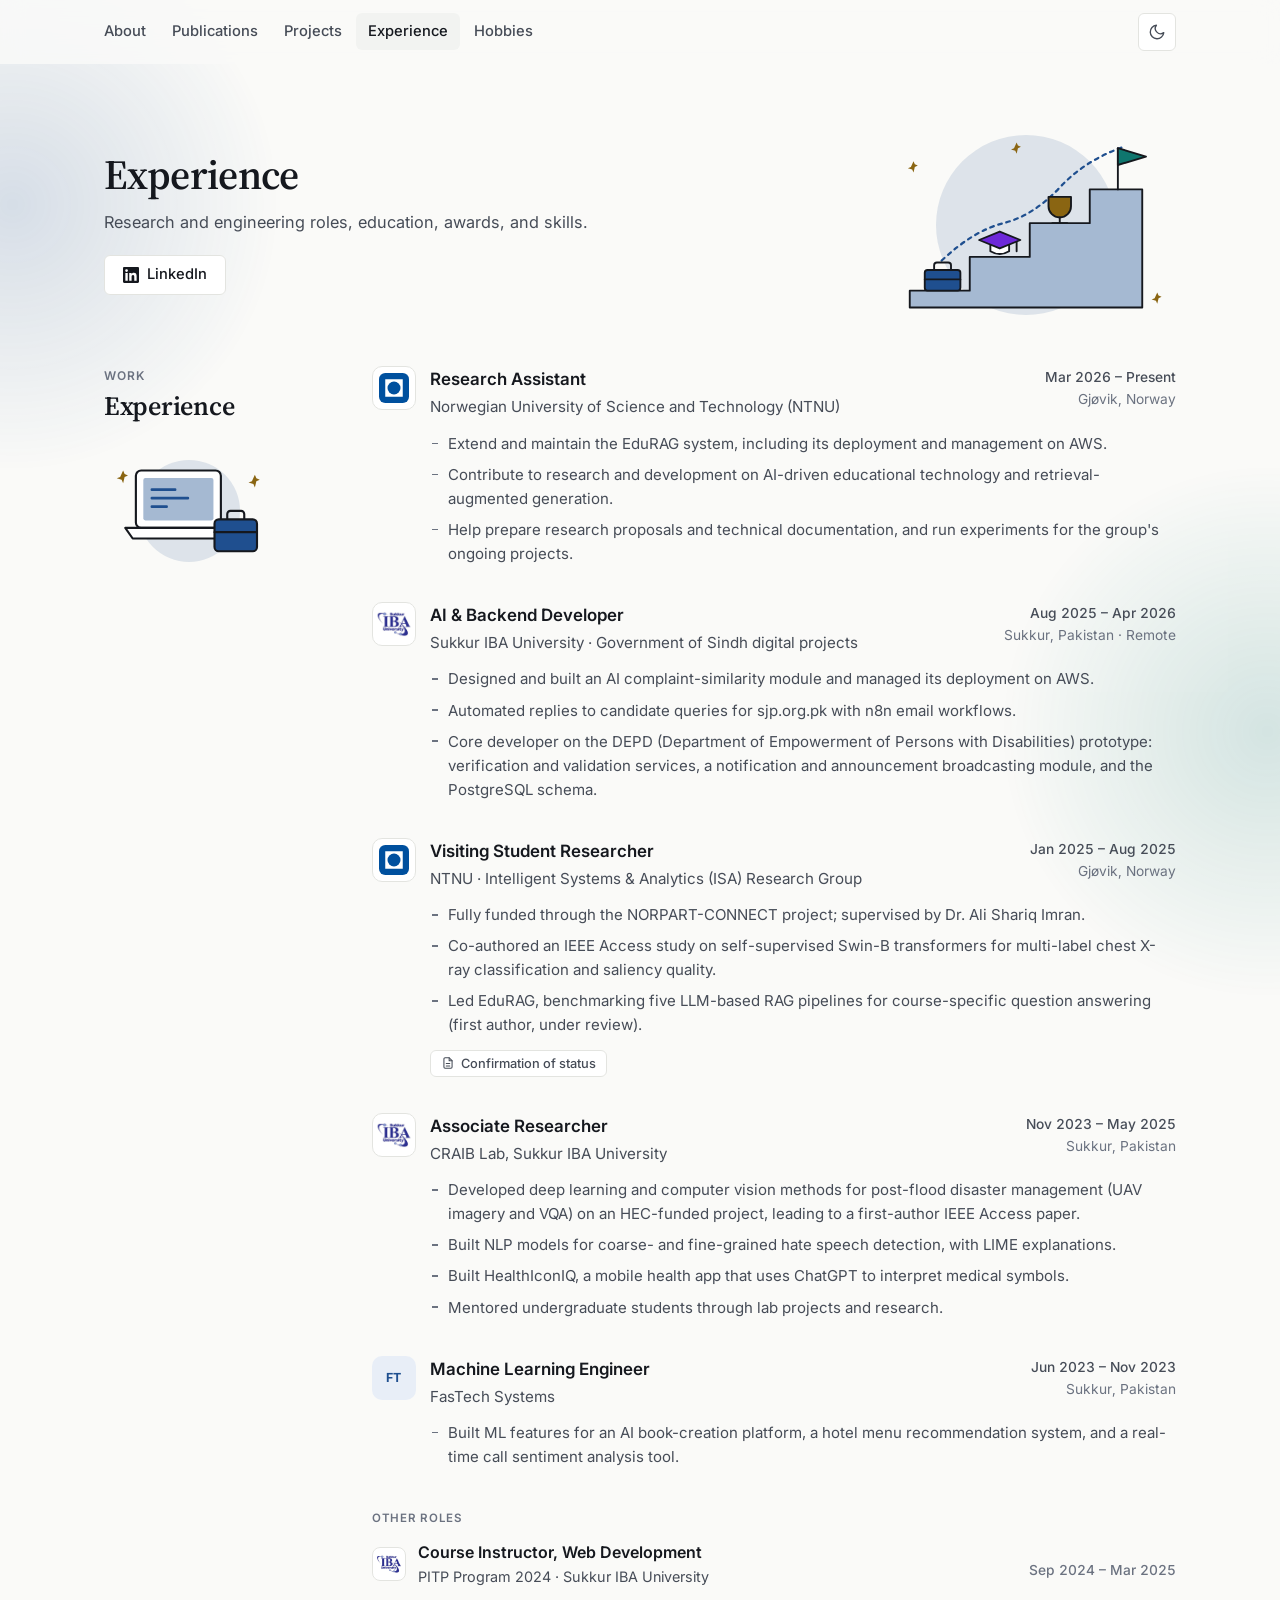
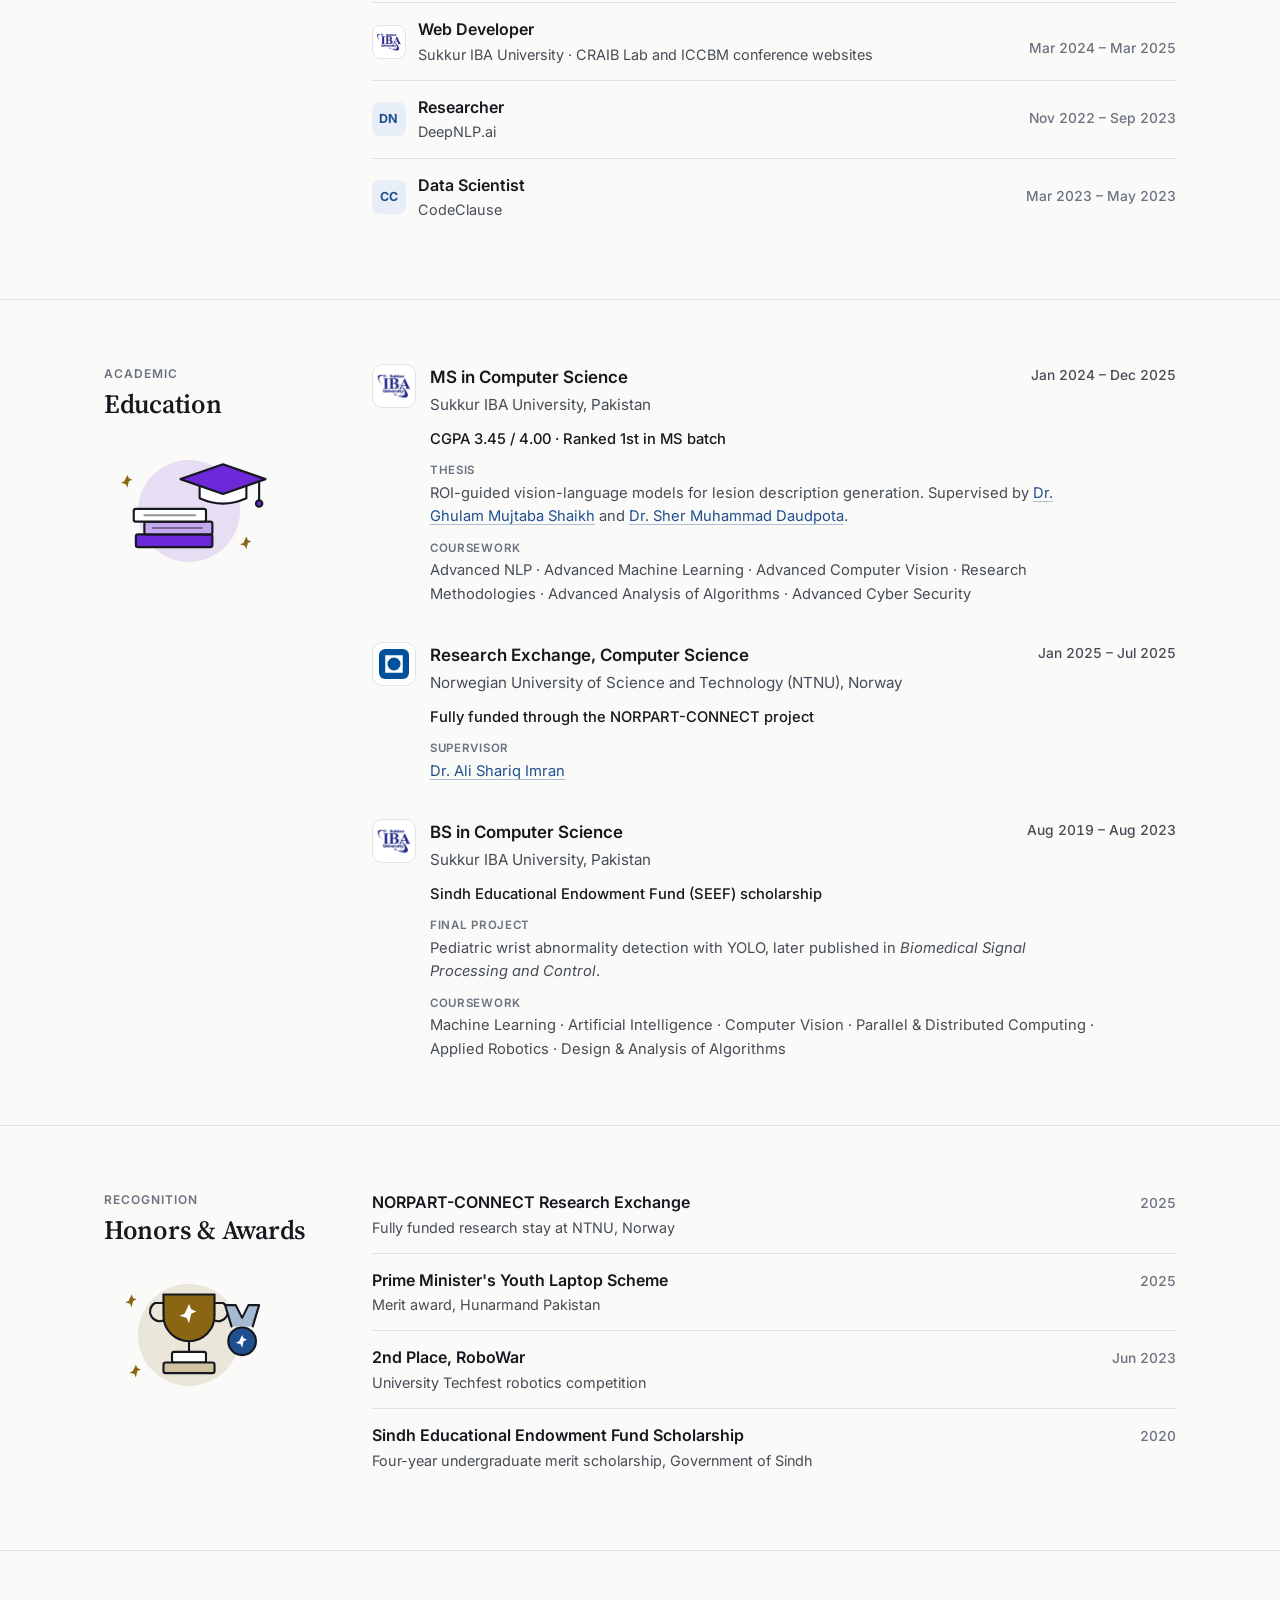
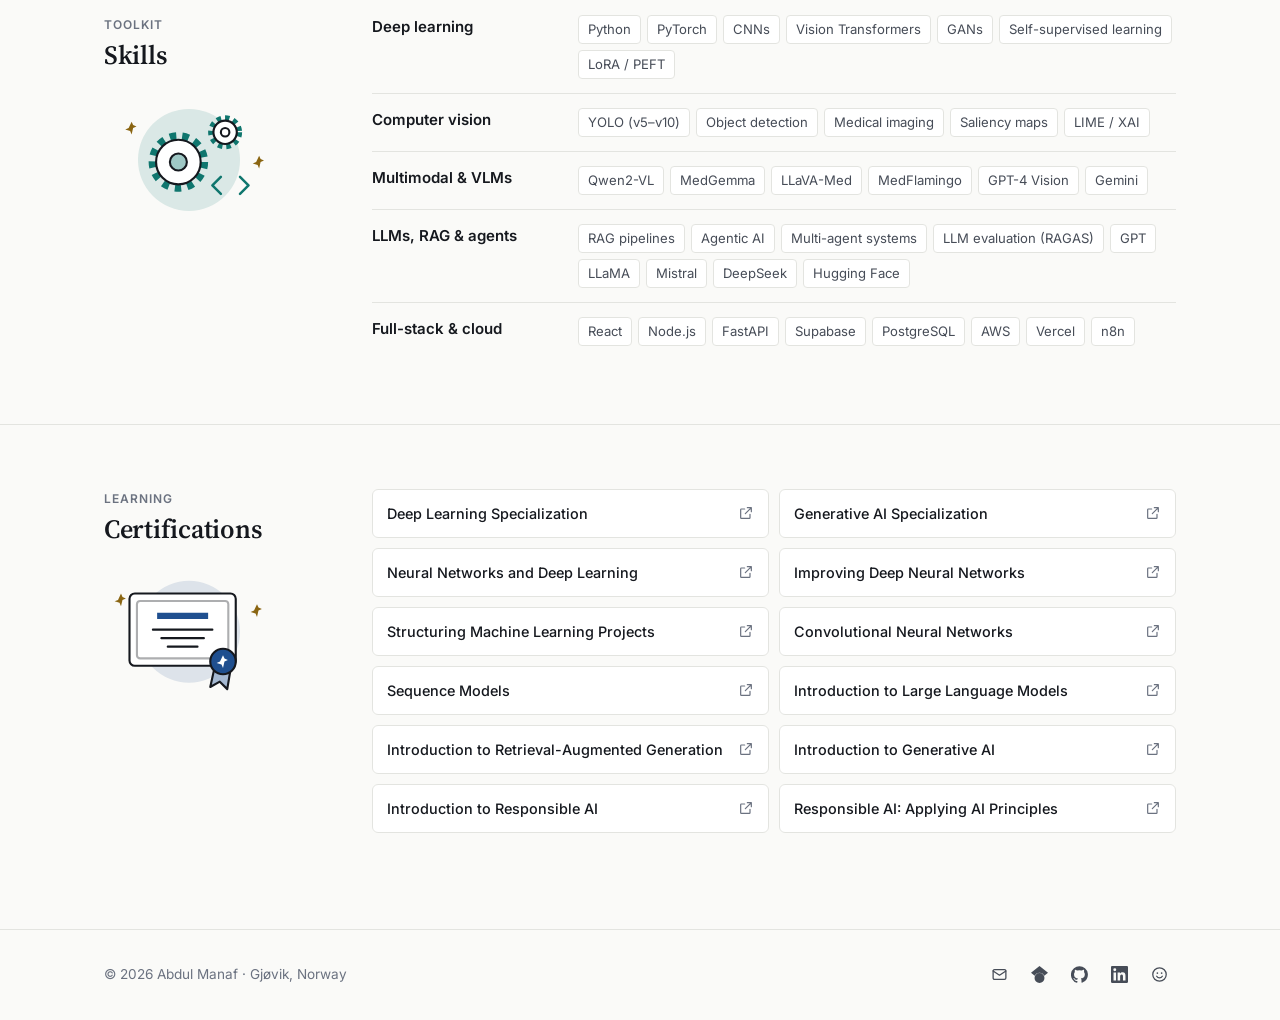
==== commit b4332e20: "Redesign projects, home hero, and add illustrations across pages - Projects: split into Research, De" ====
--- a/experience.html
+++ b/experience.html
@@ -56,10 +56,24 @@
     <main id="main">
       <section class="page-hero">
         <div class="container">
-          <h1>Experience</h1>
-          <p>Research and engineering roles, education, awards, and skills.</p>
-          <div class="hero-cta">
-            <a class="btn btn-ghost" href="https://www.linkedin.com/in/abdulmanaf36" target="_blank" rel="noopener"><svg class="ic"><use href="#i-linkedin"/></svg>LinkedIn</a>
+          <div class="hero-split">
+            <div>
+              <h1>Experience</h1>
+              <p>Research and engineering roles, education, awards, and skills.</p>
+              <div class="hero-cta">
+                <a class="btn btn-ghost" href="https://www.linkedin.com/in/abdulmanaf36" target="_blank" rel="noopener"><svg class="ic"><use href="#i-linkedin"/></svg>LinkedIn</a>
+              </div>
+            </div>
+            <svg class="ill ill-hero" viewBox="0 0 320 220" aria-hidden="true">
+              <g style="--c: var(--accent)"><circle class="bg" cx="160" cy="112" r="96"/>
+              <path class="ac2 ln" d="M36 200v-18h64v-36h64v-36h64v-36h56v126z"/>
+              <path class="lna dash" d="M70 150q34-32 66-40t60-38 70-44"/></g>
+              <g class="bob" style="--c: var(--accent)"><path class="ln" d="M62 160v-5a3 3 0 0 1 3-3h12a3 3 0 0 1 3 3v5"/><rect class="ac ln" x="52" y="160" width="38" height="22" rx="3"/><path class="ln" d="M52 170h38"/></g>
+              <g class="bob2" style="--c: var(--cat-llm)"><path class="pa ln" d="M122 132v8q10 6 20 0v-8"/><path class="ac ln" d="M110 128l22-9 22 9-22 9z"/><path class="ln" d="M150 130v10"/></g>
+              <g class="bob" style="--c: var(--gold)"><path class="ac ln" d="M184 82h24v10a12 12 0 0 1-24 0z"/><path class="ln" d="M196 104v6M188 110h16"/></g>
+              <g style="--c: var(--cat-medical)"><path class="ln" d="M258 74V30"/><path class="ac ln drift" d="M258 30l30 9-30 9z"/></g>
+              <g style="--c: var(--gold)"><path class="ac" transform="translate(40 50) scale(1)" d="M0-6l1.4 3.2 3.2 1.4-3.2 1.4L0 6l-1.4-3.2L-6 1.4l3.2-1.4z"/><path class="ac" transform="translate(300 190) scale(1)" d="M0-6l1.4 3.2 3.2 1.4-3.2 1.4L0 6l-1.4-3.2L-6 1.4l3.2-1.4z"/><path class="ac" transform="translate(150 30) scale(1)" d="M0-6l1.4 3.2 3.2 1.4-3.2 1.4L0 6l-1.4-3.2L-6 1.4l3.2-1.4z"/></g>
+            </svg>
           </div>
         </div>
       </section>
@@ -70,6 +84,15 @@
           <header class="section-head">
             <p class="eyebrow">Work</p>
             <h2>Experience</h2>
+            <svg class="ill head-ill" viewBox="0 0 160 120" aria-hidden="true" style="--c: var(--accent)">
+              <circle class="bg" cx="80" cy="62" r="48"/>
+              <rect class="pa ln" x="30" y="24" width="80" height="54" rx="5"/>
+              <rect class="ac2" x="37" y="31" width="66" height="40" rx="2"/>
+              <path class="lna" d="M45 42h22M45 50h34M45 58h14"/>
+              <path class="pa ln" d="M20 78h100l-7 10H27z"/>
+              <g class="bob"><path class="ln" d="M116 70v-5a3 3 0 0 1 3-3h10a3 3 0 0 1 3 3v5"/><rect class="ac ln" x="104" y="70" width="40" height="30" rx="4"/><path class="ln" d="M104 82h40"/></g>
+              <g style="--c: var(--gold)"><path class="ac" transform="translate(18 30) scale(1)" d="M0-6l1.4 3.2 3.2 1.4-3.2 1.4L0 6l-1.4-3.2L-6 1.4l3.2-1.4z"/><path class="ac" transform="translate(142 34) scale(1)" d="M0-6l1.4 3.2 3.2 1.4-3.2 1.4L0 6l-1.4-3.2L-6 1.4l3.2-1.4z"/></g>
+            </svg>
           </header>
 
           <div>
@@ -169,6 +192,15 @@
           <header class="section-head">
             <p class="eyebrow">Academic</p>
             <h2>Education</h2>
+            <svg class="ill head-ill" viewBox="0 0 160 120" aria-hidden="true" style="--c: var(--cat-llm)">
+              <circle class="bg" cx="80" cy="64" r="48"/>
+              <rect class="ac ln" x="30" y="86" width="72" height="12" rx="2"/>
+              <rect class="ac2 ln" x="38" y="74" width="64" height="12" rx="2"/>
+              <rect class="pa ln" x="28" y="62" width="68" height="12" rx="2"/>
+              <path class="ln" d="M38 68h48M46 80h46" opacity=".45"/>
+              <g class="bob"><path class="pa ln" d="M90 40v12q22 10 44 0V40"/><path class="ac ln" d="M72 34l40-14 40 14-40 14z"/><path class="ln" d="M146 36v18"/><circle class="ac ln" cx="146" cy="57" r="3"/></g>
+              <g style="--c: var(--gold)"><path class="ac" transform="translate(22 36) scale(1)" d="M0-6l1.4 3.2 3.2 1.4-3.2 1.4L0 6l-1.4-3.2L-6 1.4l3.2-1.4z"/><path class="ac" transform="translate(134 94) scale(1)" d="M0-6l1.4 3.2 3.2 1.4-3.2 1.4L0 6l-1.4-3.2L-6 1.4l3.2-1.4z"/></g>
+            </svg>
           </header>
 
           <ol class="timeline">
@@ -202,6 +234,10 @@
                 <p class="entry-meta">Jan 2025 – Jul 2025</p>
               </div>
               <p class="entry-highlights">Fully funded through the NORPART-CONNECT project</p>
+              <p class="entry-detail">
+                <span class="label">Supervisor</span>
+                <a class="inline-link" href="https://scholar.google.com/citations?user=c75cdz8AAAAJ&hl=en" target="_blank" rel="noopener">Dr. Ali Shariq Imran</a>
+              </p>
             </li>
 
             <li class="entry">
@@ -232,6 +268,17 @@
           <header class="section-head">
             <p class="eyebrow">Recognition</p>
             <h2>Honors &amp; Awards</h2>
+            <svg class="ill head-ill" viewBox="0 0 160 120" aria-hidden="true" style="--c: var(--gold)">
+              <circle class="bg" cx="80" cy="62" r="48"/>
+              <path class="ln" d="M56 32h-8a9 9 0 0 0 9 16M104 32h8a9 9 0 0 1-9 16"/>
+              <path class="ac ln" d="M56 24h48v20a24 24 0 0 1-48 0z"/>
+              <path class="pa" transform="translate(80 42) scale(1.5)" d="M0-6l1.4 3.2 3.2 1.4-3.2 1.4L0 6l-1.4-3.2L-6 1.4l3.2-1.4z"/>
+              <path class="ln" d="M80 68v10"/>
+              <rect class="pa ln" x="64" y="78" width="32" height="10" rx="2"/>
+              <rect class="ac2 ln" x="56" y="88" width="48" height="10" rx="2"/>
+              <g class="bob2" style="--c: var(--accent)"><path class="ac2 ln" d="M120 54l-6-20h10l6 12 6-12h10l-6 20"/><circle class="ac ln" cx="130" cy="68" r="13"/><path class="pa" transform="translate(130 68)" d="M0-6l1.4 3.2 3.2 1.4-3.2 1.4L0 6l-1.4-3.2L-6 1.4l3.2-1.4z"/></g>
+              <g style="--c: var(--gold)"><path class="ac" transform="translate(26 30) scale(1)" d="M0-6l1.4 3.2 3.2 1.4-3.2 1.4L0 6l-1.4-3.2L-6 1.4l3.2-1.4z"/><path class="ac" transform="translate(30 96) scale(1)" d="M0-6l1.4 3.2 3.2 1.4-3.2 1.4L0 6l-1.4-3.2L-6 1.4l3.2-1.4z"/></g>
+            </svg>
           </header>
 
           <ul class="rows">
@@ -249,6 +296,13 @@
           <header class="section-head">
             <p class="eyebrow">Toolkit</p>
             <h2>Skills</h2>
+            <svg class="ill head-ill" viewBox="0 0 160 120" aria-hidden="true" style="--c: var(--cat-medical)">
+              <circle class="bg" cx="80" cy="62" r="48"/>
+              <g class="spin"><circle class="teeth" cx="70" cy="64" r="24"/><circle class="pa ln" cx="70" cy="64" r="21"/><circle class="ac2 ln" cx="70" cy="64" r="8"/></g>
+              <g class="spin-r"><circle class="teeth sm" cx="114" cy="36" r="13"/><circle class="pa ln" cx="114" cy="36" r="11"/><circle class="ln" cx="114" cy="36" r="4"/></g>
+              <path class="lna" d="M110 78l-8 8 8 8M128 78l8 8-8 8"/>
+              <g style="--c: var(--gold)"><path class="ac" transform="translate(26 32) scale(1)" d="M0-6l1.4 3.2 3.2 1.4-3.2 1.4L0 6l-1.4-3.2L-6 1.4l3.2-1.4z"/><path class="ac" transform="translate(146 64) scale(1)" d="M0-6l1.4 3.2 3.2 1.4-3.2 1.4L0 6l-1.4-3.2L-6 1.4l3.2-1.4z"/></g>
+            </svg>
           </header>
 
           <dl class="skills">
@@ -267,6 +321,15 @@
           <header class="section-head">
             <p class="eyebrow">Learning</p>
             <h2>Certifications</h2>
+            <svg class="ill head-ill" viewBox="0 0 160 120" aria-hidden="true" style="--c: var(--accent)">
+              <circle class="bg" cx="80" cy="60" r="48"/>
+              <rect class="pa ln" x="24" y="24" width="100" height="68" rx="5"/>
+              <rect class="ln" x="31" y="31" width="86" height="54" rx="3" opacity=".35"/>
+              <path class="ac" d="M50 42h48v6H50z"/>
+              <path class="ln" d="M46 58h56M54 66h40M60 74h28"/>
+              <g class="bob"><path class="ac2 ln" d="M104 94l-4 18 9-5 7 7 3-18"/><circle class="ac ln" cx="112" cy="88" r="12"/><path class="pa" transform="translate(112 88)" d="M0-6l1.4 3.2 3.2 1.4-3.2 1.4L0 6l-1.4-3.2L-6 1.4l3.2-1.4z"/></g>
+              <g style="--c: var(--gold)"><path class="ac" transform="translate(16 30) scale(1)" d="M0-6l1.4 3.2 3.2 1.4-3.2 1.4L0 6l-1.4-3.2L-6 1.4l3.2-1.4z"/><path class="ac" transform="translate(144 40) scale(1)" d="M0-6l1.4 3.2 3.2 1.4-3.2 1.4L0 6l-1.4-3.2L-6 1.4l3.2-1.4z"/></g>
+            </svg>
           </header>
 
           <div class="certs">
--- a/assets/css/main.css
+++ b/assets/css/main.css
@@ -935,6 +935,9 @@
   border-radius: 999px;
 }
 .jump a:hover { color: var(--text); border-color: var(--border-strong); }
+.jump a { display: inline-flex; align-items: center; gap: 6px; }
+.jump a .ic { width: 14px; height: 14px; color: var(--c, var(--text-3)); }
+.jump a:hover { border-color: color-mix(in srgb, var(--c, var(--text)) 50%, var(--border)); }
 
 /* Feature card (The Gold Agent) */
 .feature-card {
@@ -962,7 +965,6 @@
 
 /* Travel */
 .travel-intro { margin-top: -8px; margin-bottom: 24px; }
-.travel-stats { margin-top: 0; margin-bottom: 20px; }
 .map-wrap {
   background: var(--surface);
   border: 1px solid var(--border);
@@ -999,33 +1001,6 @@
 :root[data-theme="dark"] .travel-map .leaflet-control-attribution { background: var(--surface); color: var(--text-2); border-color: var(--border); }
 :root[data-theme="dark"] .travel-map .leaflet-control-attribution a { color: var(--accent); }
 
-.regions {
-  display: grid;
-  grid-template-columns: repeat(4, minmax(0, 1fr));
-  gap: 24px;
-  margin-top: 28px;
-}
-.region h3 { font-size: 0.98rem; font-weight: 600; }
-.region h3 span { display: block; margin-top: 2px; font-size: 0.8rem; font-weight: 400; color: var(--text-3); }
-.place-list { margin-top: 10px; display: grid; gap: 2px; }
-.place {
-  display: flex;
-  align-items: center;
-  gap: 10px;
-  width: 100%;
-  padding: 5px 8px;
-  margin-left: -8px;
-  font-size: 0.9rem;
-  text-align: left;
-  color: var(--text-2);
-  background: none;
-  border: 0;
-  border-radius: var(--radius-sm);
-  cursor: pointer;
-}
-.place small { margin-left: auto; font-size: 0.75rem; color: var(--text-3); }
-.place:hover { color: var(--text); background: var(--surface-2); }
-
 /* Table tennis + films */
 .hobby-pair { display: grid; grid-template-columns: repeat(2, minmax(0, 1fr)); gap: 18px; }
 .hobby-card {
@@ -1053,7 +1028,6 @@
 @media (max-width: 900px) {
   .feature-card { grid-template-columns: minmax(0, 1fr); }
   .feature-media { border-right: 0; border-bottom: 1px solid var(--border); aspect-ratio: 16 / 10; }
-  .regions { grid-template-columns: repeat(2, minmax(0, 1fr)); }
 }
 @media (max-width: 640px) {
   .travel-map { height: 360px; }
@@ -1257,3 +1231,362 @@
 .project-media img.fit { object-fit: contain; object-position: center; padding: 14px; background: #ffffff; }
 .project:hover .project-media img { transform: scale(1.04); }
 .project-media img { transition: transform 0.5s ease; }
+
+/* ─────────────────────────────────────────────
+   Projects page: type tabs, grouped sections, illustrations
+   ───────────────────────────────────────────── */
+:root {
+  --type-research: var(--cat-llm);
+  --type-development: var(--accent);
+  --type-client: var(--gold);
+}
+[data-type="research"], [data-group="research"] { --c: var(--type-research); }
+[data-type="development"], [data-group="development"] { --c: var(--type-development); }
+[data-type="client"], [data-group="client"] { --c: var(--type-client); }
+
+.type-tabs {
+  display: grid;
+  grid-template-columns: repeat(4, minmax(0, 1fr));
+  gap: 12px;
+  margin-bottom: 22px;
+}
+.type-tab {
+  --c: var(--text-2);
+  display: flex;
+  align-items: center;
+  gap: 12px;
+  padding: 14px 16px;
+  text-align: left;
+  font: inherit;
+  color: var(--text);
+  background: var(--surface);
+  border: 1px solid var(--border);
+  border-radius: var(--radius);
+  cursor: pointer;
+  transition: border-color 0.15s ease, box-shadow 0.15s ease, transform 0.15s ease, background-color 0.15s ease;
+}
+.type-tab:hover { border-color: var(--border-strong); transform: translateY(-1px); }
+.type-tab b { display: block; font-size: 0.95rem; font-weight: 600; }
+.type-tab small { display: block; margin-top: 1px; font-size: 0.8rem; color: var(--text-3); }
+.type-ic {
+  flex-shrink: 0;
+  display: grid;
+  place-items: center;
+  width: 38px;
+  height: 38px;
+  border-radius: 9px;
+  color: var(--c);
+  background: color-mix(in srgb, var(--c) 12%, var(--surface));
+}
+.type-ic .ic { width: 19px; height: 19px; }
+.type-tab[aria-pressed="true"] {
+  border-color: var(--c);
+  background: color-mix(in srgb, var(--c) 6%, var(--surface));
+  box-shadow: 0 0 0 3px color-mix(in srgb, var(--c) 14%, transparent);
+}
+.type-tab[data-filter-type="all"][aria-pressed="true"] { --c: var(--accent); }
+
+.project-group + .project-group { margin-top: 64px; }
+.project-group[hidden] { display: none; }
+.group-head {
+  display: flex;
+  align-items: center;
+  justify-content: space-between;
+  gap: 24px;
+  margin-bottom: 22px;
+  padding: 22px 26px;
+  border: 1px solid color-mix(in srgb, var(--c) 22%, var(--border));
+  border-radius: 14px;
+  background:
+    radial-gradient(circle at 100% 0%, color-mix(in srgb, var(--c) 12%, transparent), transparent 60%),
+    var(--surface);
+}
+.group-eyebrow {
+  font-size: 0.74rem;
+  font-weight: 600;
+  letter-spacing: 0.08em;
+  text-transform: uppercase;
+  color: var(--c);
+}
+.group-head h2 {
+  margin-top: 4px;
+  font-family: var(--font-serif);
+  font-size: clamp(1.5rem, 3vw, 1.9rem);
+  font-weight: 600;
+  letter-spacing: -0.01em;
+}
+.group-head h2 + p { margin-top: 6px; max-width: 56ch; color: var(--text-2); font-size: 0.96rem; }
+.group-count { margin-top: 12px; font-size: 0.82rem; font-weight: 600; color: var(--text-3); }
+.group-count span { color: var(--c); }
+
+/* Flat vector illustrations; colors come from tokens so they follow the theme */
+.ill { flex-shrink: 0; width: 190px; height: auto; color: var(--text); overflow: visible; }
+.ill .ln, .ill .lna { fill: none; stroke-width: 2; stroke-linecap: round; stroke-linejoin: round; }
+.ill .ln { stroke: currentColor; }
+.ill .lna { stroke: var(--c); stroke-width: 2.4; }
+.ill .bg { fill: color-mix(in srgb, var(--c) 13%, transparent); }
+.ill .pa { fill: var(--surface); }
+.ill .ac { fill: var(--c); }
+.ill .ac2 { fill: color-mix(in srgb, var(--c) 40%, var(--surface)); }
+.ill .ln.ac, .ill .ln.ac2, .ill .ln.pa, .ill .ln.bg { stroke: currentColor; }
+.ill .ln.ac { fill: var(--c); }
+.ill .ln.ac2 { fill: color-mix(in srgb, var(--c) 40%, var(--surface)); }
+.ill .ln.bg { fill: color-mix(in srgb, var(--c) 13%, var(--surface)); }
+.group-head:hover .ill { animation: float 4s ease-in-out infinite; }
+
+.project-group .project:hover { border-color: color-mix(in srgb, var(--c) 45%, var(--border)); }
+
+/* Live-site covers inside a small browser frame */
+.project-media.shot { padding-top: 24px; }
+.browser-bar {
+  position: absolute;
+  inset: 0 0 auto 0;
+  z-index: 1;
+  display: flex;
+  align-items: center;
+  gap: 5px;
+  height: 24px;
+  padding: 0 10px;
+  background: var(--surface-2);
+  border-bottom: 1px solid var(--border);
+}
+.browser-bar i { width: 7px; height: 7px; border-radius: 50%; background: var(--border-strong); }
+.browser-bar i:nth-child(1) { background: #ff5f57; }
+.browser-bar i:nth-child(2) { background: #febc2e; }
+.browser-bar i:nth-child(3) { background: #28c840; }
+.browser-bar span {
+  flex: 0 1 auto;
+  min-width: 0;
+  margin: 0 auto;
+  padding: 1px 10px;
+  font-size: 0.66rem;
+  color: var(--text-3);
+  background: var(--surface);
+  border: 1px solid var(--border);
+  border-radius: 4px;
+  overflow: hidden;
+  text-overflow: ellipsis;
+  white-space: nowrap;
+}
+.project-media.shot img { transform-origin: top center; }
+
+.project-year {
+  position: absolute;
+  left: 10px;
+  bottom: 10px;
+  z-index: 1;
+  padding: 2px 9px;
+  font-size: 0.72rem;
+  font-weight: 600;
+  font-variant-numeric: tabular-nums;
+  color: var(--text);
+  background: color-mix(in srgb, var(--surface) 88%, transparent);
+  border: 1px solid var(--border);
+  border-radius: 999px;
+  backdrop-filter: blur(6px);
+}
+
+@media (max-width: 1000px) {
+  .type-tabs { grid-template-columns: repeat(2, minmax(0, 1fr)); }
+}
+@media (max-width: 640px) {
+  .type-tabs { gap: 8px; }
+  .type-tab { padding: 10px 12px; gap: 10px; }
+  .type-ic { width: 32px; height: 32px; }
+  .group-head { padding: 18px; }
+  .ill { width: 110px; }
+}
+@media (max-width: 420px) {
+  .ill { display: none; }
+}
+@media (prefers-reduced-motion: reduce) {
+  .group-head:hover .ill { animation: none; }
+}
+
+/* ─────────────────────────────────────────────
+   Hobbies page illustrations (reuse .ill tokens from the projects page)
+   ───────────────────────────────────────────── */
+.hobby-hero, .hero-split { display: grid; grid-template-columns: minmax(0, 1fr) auto; align-items: center; gap: 32px; }
+.ill-hero { width: 340px; }
+.ill .up { fill: #22a06b; }
+.ill .dn { fill: #e5484d; }
+.ill .dash { stroke-dasharray: 4 5; }
+.ill .coin-t { font: 700 11px var(--font-sans); fill: currentColor; }
+.section-head .head-ill { display: block; width: 170px; margin-top: 22px; }
+.row-head .head-ill { width: 180px; }
+.row-head:has(.head-ill) { align-items: center; }
+
+.hobby-card { position: relative; overflow: hidden; border-color: color-mix(in srgb, var(--c, var(--accent)) 22%, var(--border)); }
+.hobby-card::before {
+  content: "";
+  position: absolute;
+  inset: 0 0 auto 0;
+  height: 150px;
+  background: radial-gradient(ellipse at 50% 0%, color-mix(in srgb, var(--c, var(--accent)) 16%, transparent), transparent 70%);
+  pointer-events: none;
+}
+.hobby-art { position: relative; display: block; width: 100%; max-width: 300px; height: auto; margin: 0 auto 18px; }
+.hobby-card .eyebrow { color: var(--c, var(--text-3)); }
+
+/* gentle motion */
+.ill .bob, .ill .bob2, .ill .drift, .ill .bounce { transform-box: fill-box; transform-origin: center; }
+.ill .bob { animation: ill-bob 5s ease-in-out infinite; }
+.ill .bob2 { animation: ill-bob 6s ease-in-out 1s infinite; }
+.ill .drift { animation: ill-drift 7s ease-in-out infinite; }
+.ill .bounce { animation: ill-bounce 1.6s cubic-bezier(.45, 0, .55, 1) infinite; }
+@keyframes ill-bob { 0%, 100% { transform: translateY(0); } 50% { transform: translateY(-5px); } }
+@keyframes ill-drift { 0%, 100% { transform: translate(0, 0); } 50% { transform: translate(6px, -4px); } }
+@keyframes ill-bounce { 0%, 100% { transform: translateY(0); } 50% { transform: translateY(14px); } }
+
+@media (max-width: 900px) {
+  .hobby-hero, .hero-split { grid-template-columns: minmax(0, 1fr); gap: 8px; }
+  .ill-hero { width: min(300px, 80%); justify-self: center; order: -1; }
+  .section-head .head-ill { display: none; }
+}
+@media (max-width: 640px) {
+  .row-head .head-ill { display: none; }
+}
+@media (prefers-reduced-motion: reduce) {
+  .ill .bob, .ill .bob2, .ill .drift, .ill .bounce { animation: none; }
+}
+
+/* Extra illustration parts used on the other pages */
+.ill .teeth { fill: none; stroke: var(--c); stroke-width: 8; stroke-dasharray: 6 5.6; }
+.ill .teeth.sm { stroke-width: 6; stroke-dasharray: 4 3.6; }
+.ill .chk, .ill .pa-st { fill: none; stroke: var(--surface); stroke-width: 2.6; stroke-linecap: round; stroke-linejoin: round; }
+.ill .coin-t.lg { font-size: 15px; }
+.ill .spin, .ill .spin-r { transform-box: fill-box; transform-origin: center; animation: ill-spin 14s linear infinite; }
+.ill .spin-r { animation-direction: reverse; animation-duration: 9s; }
+@keyframes ill-spin { to { transform: rotate(360deg); } }
+.section-head .head-ill + .head-link, .section-head .head-link + .head-ill { margin-top: 18px; }
+.page-hero .ill-hero { width: 300px; }
+@media (max-width: 900px) {
+  .page-hero .ill-hero { width: min(240px, 70%); }
+}
+@media (prefers-reduced-motion: reduce) {
+  .ill .spin, .ill .spin-r { animation: none; }
+}
+
+/* Type tag on mixed project cards (home page) */
+.project-type {
+  position: absolute;
+  top: 10px;
+  right: 10px;
+  z-index: 1;
+  display: inline-flex;
+  align-items: center;
+  gap: 5px;
+  padding: 3px 9px 3px 7px;
+  font-size: 0.7rem;
+  font-weight: 600;
+  letter-spacing: 0.02em;
+  color: var(--c, var(--text));
+  background: color-mix(in srgb, var(--surface) 90%, transparent);
+  border: 1px solid color-mix(in srgb, var(--c, var(--text)) 35%, var(--border));
+  border-radius: 999px;
+  backdrop-filter: blur(6px);
+}
+.project-type .ic { width: 12px; height: 12px; }
+.project-media.shot .project-type { top: 34px; }
+.project[data-group]:hover { border-color: color-mix(in srgb, var(--c) 45%, var(--border)); }
+
+/* ─────────────────────────────────────────────
+   Home hero: larger photo with backdrop and floating chips
+   ───────────────────────────────────────────── */
+.hero { padding: 72px 0 32px; }
+.hero-grid { grid-template-columns: minmax(0, 1fr) minmax(0, 1fr); gap: 64px; }
+.hero .hero-cta { align-items: center; }
+.hero .socials { margin-top: 0; gap: 8px; }
+.social-ic { justify-content: center; width: 40px; height: 40px; padding: 0; }
+.social-ic .ic { width: 18px; height: 18px; }
+.social-ic:hover { color: var(--accent); border-color: color-mix(in srgb, var(--accent) 45%, var(--border)); transform: translateY(-2px); }
+.cta-sep { width: 1px; height: 26px; margin: 0 4px; background: var(--border); }
+.hero-name { font-size: clamp(2.6rem, 5.6vw, 4.1rem); }
+.hero-role { font-size: 1.14rem; }
+
+.hero-photo { position: relative; margin: 0; isolation: isolate; }
+.hero-photo::before {
+  content: "";
+  position: absolute;
+  inset: 30px -26px -26px 30px;
+  z-index: -1;
+  border-radius: 26px;
+  background-image: radial-gradient(color-mix(in srgb, var(--accent) 45%, transparent) 1.3px, transparent 1.6px);
+  background-size: 14px 14px;
+}
+.hero-photo::after {
+  content: "";
+  position: absolute;
+  inset: -12% -8% 10% 18%;
+  z-index: -2;
+  border-radius: 50%;
+  background: radial-gradient(circle, color-mix(in srgb, var(--accent) 22%, transparent), transparent 65%);
+  filter: blur(20px);
+}
+.hero-photo img {
+  aspect-ratio: 5 / 4.3;
+  object-position: 42% center;
+  border-radius: 22px;
+  box-shadow: 0 2px 4px rgba(0, 0, 0, 0.08), 0 24px 60px -12px rgba(0, 0, 0, 0.35);
+}
+.hero-deco { position: absolute; top: -46px; left: -54px; width: 110px; z-index: 1; pointer-events: none; }
+
+.photo-chip {
+  position: absolute;
+  z-index: 2;
+  display: inline-flex;
+  align-items: center;
+  gap: 8px;
+  margin: 0;
+  color: var(--text);
+  background: color-mix(in srgb, var(--surface) 82%, transparent);
+  border: 1px solid color-mix(in srgb, var(--text) 10%, var(--border));
+  box-shadow: var(--shadow);
+  backdrop-filter: blur(10px);
+  -webkit-backdrop-filter: blur(10px);
+}
+.chip-place {
+  left: 18px;
+  bottom: 18px;
+  padding: 7px 14px 7px 10px;
+  font-size: 0.84rem;
+  font-weight: 500;
+  border-radius: 999px;
+}
+.chip-place .ic { width: 15px; height: 15px; color: var(--accent); }
+.chip-focus {
+  top: 26px;
+  right: -22px;
+  gap: 10px;
+  padding: 10px 14px 10px 10px;
+  border-radius: 14px;
+  animation: ill-bob 6s ease-in-out infinite;
+}
+.chip-focus b { display: block; font-size: 0.86rem; font-weight: 600; line-height: 1.2; }
+.chip-focus small { display: block; font-size: 0.74rem; color: var(--text-3); }
+.chip-ic {
+  display: grid;
+  place-items: center;
+  width: 34px;
+  height: 34px;
+  border-radius: 10px;
+  color: var(--cat-llm);
+  background: color-mix(in srgb, var(--cat-llm) 16%, var(--surface));
+}
+.chip-ic .ic { width: 18px; height: 18px; }
+
+@media (max-width: 900px) {
+  .hero-grid { grid-template-columns: minmax(0, 1fr); gap: 40px; }
+  .hero-photo { margin: 0 14px 0 0; }
+  .chip-focus { right: -10px; }
+  .hero-deco { display: none; }
+}
+@media (max-width: 640px) {
+  .hero-photo::before { inset: 18px -14px -14px 18px; }
+  .chip-focus { top: 14px; padding: 7px 10px 7px 7px; }
+  .chip-ic { width: 28px; height: 28px; }
+  .chip-place { left: 12px; bottom: 12px; font-size: 0.78rem; }
+}
+@media (prefers-reduced-motion: reduce) {
+  .chip-focus { animation: none; }
+}
